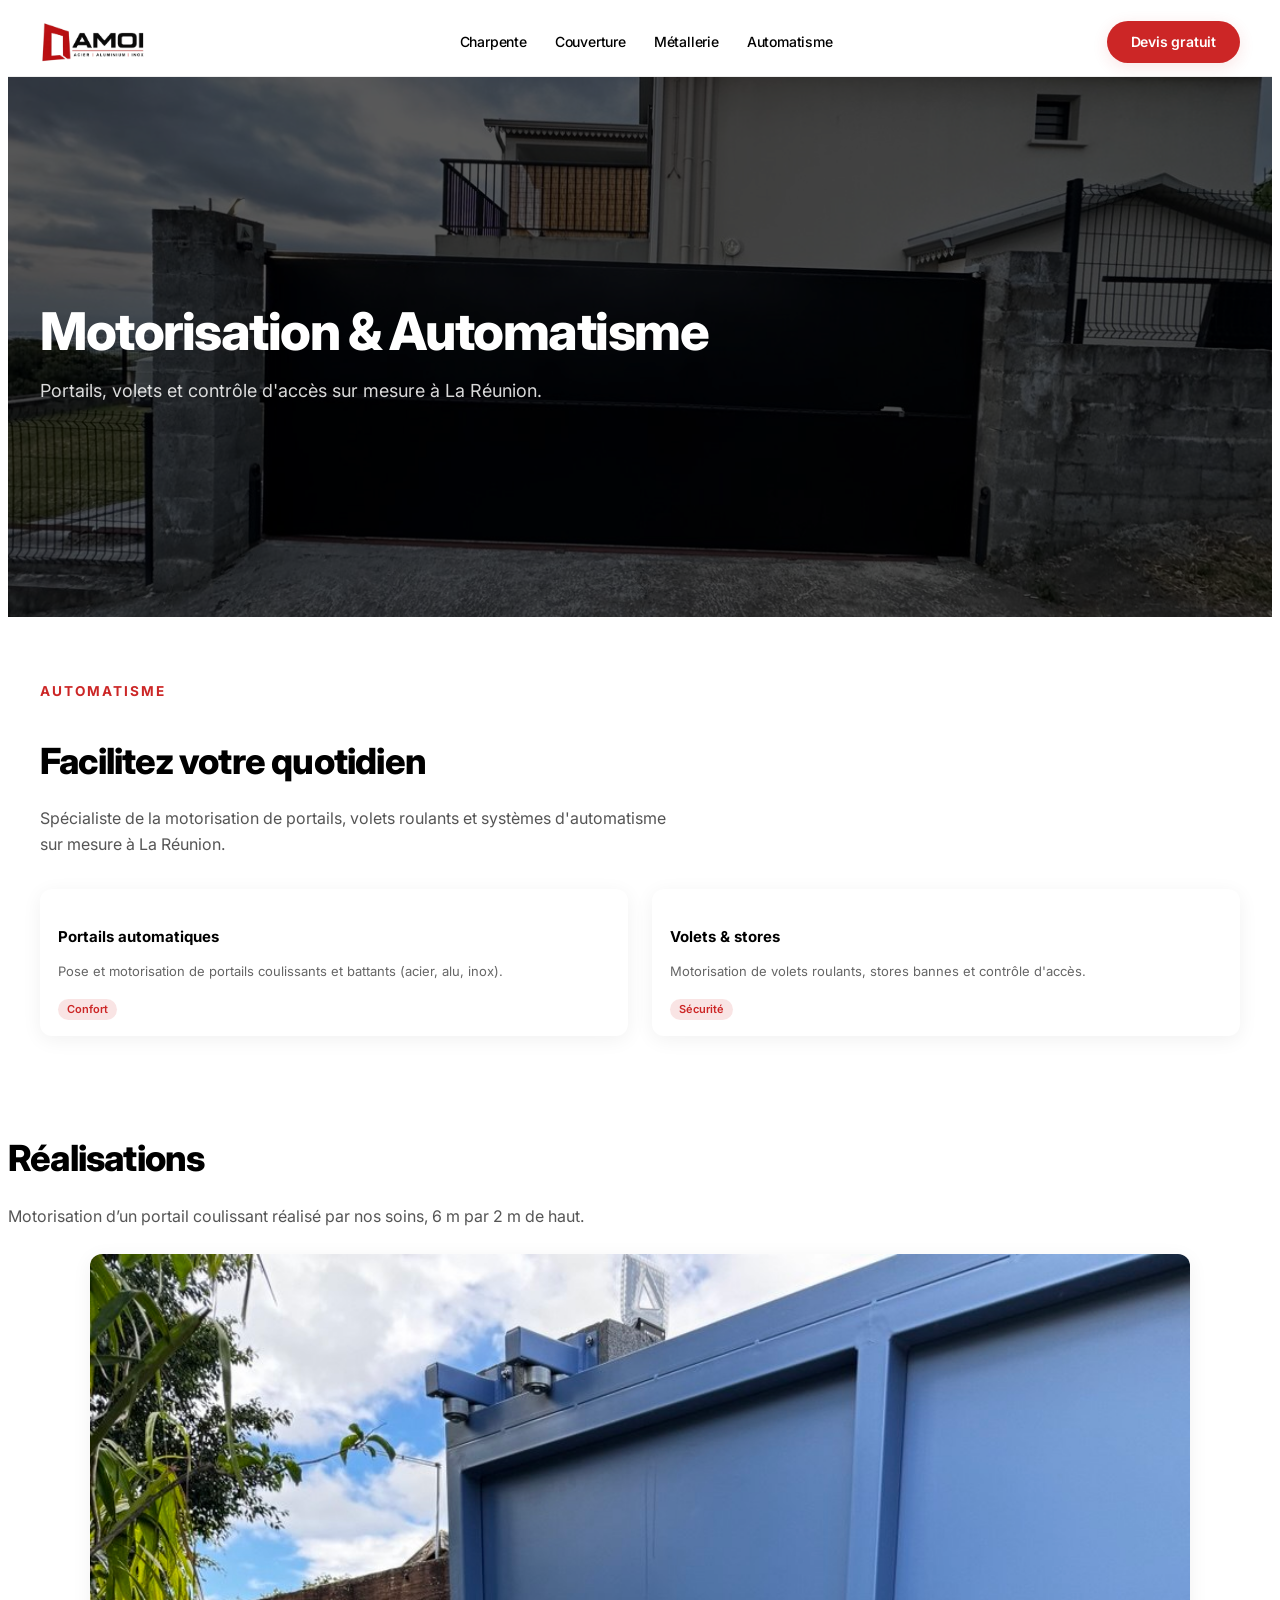
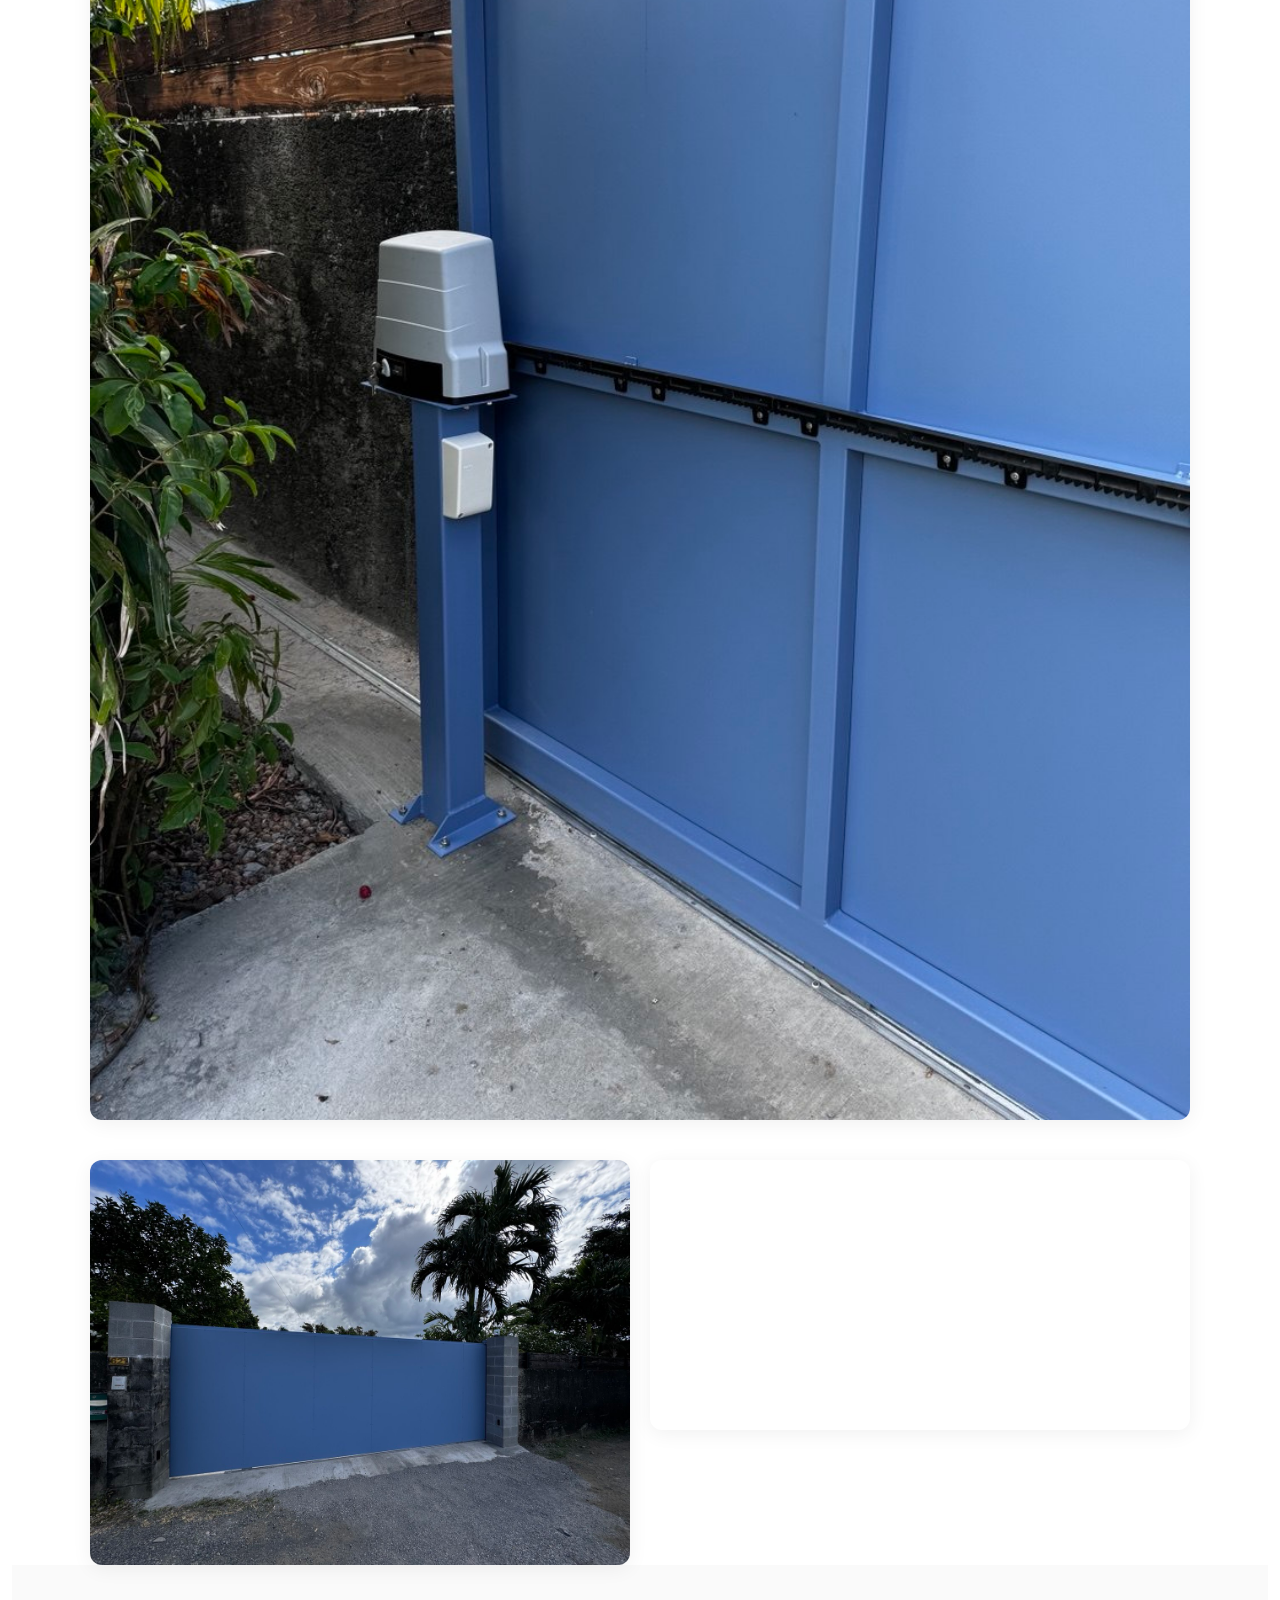
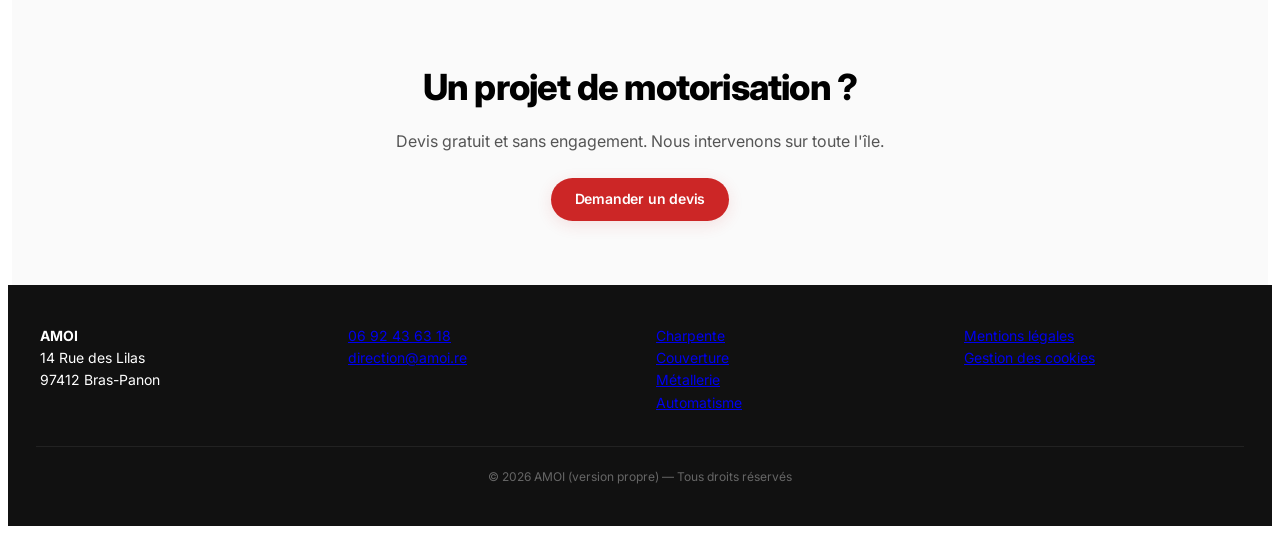
==== automatisme.html @ 14d709b0 "Suppression d'une vidéo en une (bleu-03) : reste 3 photos + 1 seule vidéo" ====
<!DOCTYPE html>
<html lang="fr">
<head>
  <meta charset="UTF-8">
  <meta name="viewport" content="width=device-width, initial-scale=1.0">
  <meta name="description" content="AMOI - Motorisation de portails, volets roulants et automatisme à La Réunion. Portails motorisés, contrôle d'accès. Devis gratuit.">
  <title>Motorisation et automatisme à La Réunion - AMOI</title>
  <link rel="stylesheet" href="css/style.css">
  <link rel="icon" type="image/webp" href="images/logo.webp">
  <link href="https://fonts.googleapis.com/css2?family=Inter:wght@300;400;500;600;700;800&display=swap" rel="stylesheet">

  <!-- Open Graph -->
  <meta property="og:type" content="website">
  <meta property="og:url" content="https://amoi.re/automatisme.html">
  <meta property="og:title" content="Motorisation et automatisme à La Réunion - AMOI">
  <meta property="og:description" content="AMOI - Motorisation de portails, volets et contrôle d'accès sur mesure à La Réunion. Devis gratuit.">
  <meta property="og:image" content="https://amoi.re/images/logo.webp">
  <meta property="og:image:width" content="1200">
  <meta property="og:image:height" content="630">
  <meta property="og:locale" content="fr_FR">
  <meta property="og:site_name" content="AMOI">

  <!-- Twitter Card -->
  <meta name="twitter:card" content="summary_large_image">
  <meta name="twitter:title" content="Motorisation et automatisme à La Réunion - AMOI">
  <meta name="twitter:description" content="AMOI - Motorisation de portails et automatisme à La Réunion. Devis gratuit.">
  <meta name="twitter:image" content="https://amoi.re/images/logo.webp">

  <!-- Canonical -->
  <link rel="canonical" href="https://amoi.re/automatisme.html">
  <meta name="robots" content="index, follow, max-image-preview:large">

  <script type="application/ld+json">
  {"@context":"https://schema.org","@type":"HomeAndConstructionBusiness","name":"AMOI","url":"https://amoi.re/","telephone":"+262 692 43 63 18","address":{"@type":"PostalAddress","streetAddress":"14 Rue des Lilas","addressLocality":"Bras-Panon","postalCode":"97412","addressRegion":"La Réunion","addressCountry":"FR"},"openingHoursSpecification":[{"@type":"OpeningHoursSpecification","dayOfWeek":["Monday","Tuesday","Wednesday","Thursday","Friday","Saturday"],"opens":"08:00","closes":"18:30"}],"areaServed":{"@type":"State","name":"La Réunion"}}
  </script>

  <!-- CSS harmonisé moderne (consolidé et propre) -->
  <style>
    :root {
      --red: #CC2626;
      --red-dark: #A01E1E;
      --red-glow: rgba(204,38,38,0.12);
      --border: #eee;
      --heading: #000;
      --body: #555;
    }

    /* Nav harmonisé */
    nav {
      position: sticky; top: 0; z-index: 100;
      background: rgba(255,255,255,0.94);
      backdrop-filter: blur(16px);
      border-bottom: 1px solid var(--border);
    }
    .nav-inner {
      max-width: 1200px; margin: 0 auto;
      display: flex; align-items: center; justify-content: space-between;
      padding: 0 28px; height: 68px;
    }
    .nav-logo {
      display: flex; align-items: center; gap: 8px;
      font-size: 18px; font-weight: 700; color: var(--heading);
      text-decoration: none;
    }
    .nav-logo img { max-height: 42px; height: auto; width: auto; display: block; }
    .nav-links { display: flex; gap: 28px; align-items: center; list-style: none; }
    .nav-links a {
      font-size: 14px; font-weight: 500; color: var(--heading);
      text-decoration: none; letter-spacing: -0.2px; transition: color 0.2s;
    }
    .nav-links a:hover { color: var(--red); }
    .nav-cta {
      background: var(--red); color: #fff;
      padding: 10px 24px; border-radius: 40px;
      font-weight: 600; font-size: 14px; letter-spacing: -0.2px;
      text-decoration: none; transition: all 0.25s;
      box-shadow: 0 4px 16px var(--red-glow);
    }
    .nav-cta:hover {
      background: var(--red-dark); transform: translateY(-1px);
    }

    /* Hero */
    .hero {
      position: relative; min-height: 420px;
      display: flex; align-items: center;
      padding: 60px 28px; overflow: hidden; color: #fff;
    }
    .hero-bg {
      position: absolute; inset: 0; z-index: 0;
    }
    .hero-inner {
      max-width: 1200px; margin: 0 auto; width: 100%;
      position: relative; z-index: 1;
    }
    .hero h1 {
      font-size: clamp(32px, 5vw, 52px);
      font-weight: 800; line-height: 1.05;
      letter-spacing: -1.5px; margin-bottom: 16px;
    }
    .hero p {
      font-size: 18px; font-weight: 400;
      color: rgba(255,255,255,0.85); line-height: 1.6;
    }

    /* Sections et cartes */
    .section {
      max-width: 1200px; margin: 0 auto; padding: 64px 28px;
    }
    .section + .section { border-top: 1px solid var(--border); }
    .section-label {
      color: var(--red); text-transform: uppercase;
      letter-spacing: 0.15em; font-size: 0.85rem; font-weight: 700;
      margin-bottom: 8px; display: block;
    }
    .section-title {
      font-size: clamp(26px, 3.5vw, 36px);
      font-weight: 800; letter-spacing: -0.8px;
      margin-bottom: 12px; color: var(--heading);
    }
    .photo-grid {
      display: grid;
      grid-template-columns: repeat(auto-fit, minmax(280px, 1fr));
      gap: 24px; max-width: 1200px; margin: 0 auto;
    }
    .photo-card {
      background: #fff; border-radius: 12px;
      overflow: hidden; box-shadow: 0 4px 20px rgba(0,0,0,0.06);
      transition: transform 0.2s, box-shadow 0.2s;
    }
    .photo-card:hover {
      transform: translateY(-4px);
      box-shadow: 0 12px 32px rgba(0,0,0,0.1);
    }
    .photo-card-img {
      width: 100%; height: 220px; object-fit: cover; display: block;
    }
    body {
      font-family: 'Inter', system-ui, -apple-system, sans-serif;
      -webkit-font-smoothing: antialiased;
      line-height: 1.6;
    }
    .photo-card-body { padding: 16px 18px; }
    .photo-card-body h4 {
      font-size: 15px; font-weight: 700;
      margin-bottom: 6px; color: var(--heading);
    }
    .photo-card-body p {
      font-size: 13px; color: #666; line-height: 1.5;
    }
    .tag {
      display: inline-block; font-size: 11px;
      padding: 2px 9px; border-radius: 999px;
      background: var(--red-glow); color: var(--red);
      font-weight: 600;
    }

    /* Footer propre et simple */
    footer {
      background: #111; color: #fff; padding: 40px 28px;
      font-size: 14px;
    }
    .footer-inner {
      max-width: 1200px; margin: 0 auto;
      display: grid; grid-template-columns: repeat(auto-fit, minmax(200px, 1fr));
      gap: 32px;
    }
    .footer-col h4 {
      font-size: 13px; text-transform: uppercase; letter-spacing: 1px;
      margin-bottom: 12px; color: #aaa;
    }
    .footer-col a { color: #ccc; text-decoration: none; }
    .footer-col a:hover { color: #fff; }
    .footer-bottom {
      margin-top: 32px; padding-top: 20px;
      border-top: 1px solid #222; text-align: center;
      font-size: 12px; color: #666;
    }
  </style>
</head>
<body>

<!-- NAV harmonisé (logo forme rouge + texte) -->
<nav>
  <div class="nav-inner">
    <a href="index.html" class="nav-logo">
      <img src="images/logo-banner.webp" alt="AMOI">
    </a>
    <ul class="nav-links">
      <li><a href="charpente.html">Charpente</a></li>
      <li><a href="couverture.html">Couverture</a></li>
      <li><a href="metallerie.html">Métallerie</a></li>
      <li><a href="automatisme.html">Automatisme</a></li>
    </ul>
    <a href="contact.html" class="nav-cta">Devis gratuit</a>
  </div>
</nav>

<!-- HERO -->
<header class="hero">
  <div class="hero-bg" style="background: url('images/motorisation-portail-coulissant-01.jpg') center/cover no-repeat; filter: brightness(0.35);"></div>
  <div class="hero-inner">
    <h1>Motorisation &amp; Automatisme</h1>
    <p>Portails, volets et contrôle d'accès sur mesure à La Réunion.</p>
  </div>
</header>

<!-- Services -->
<section class="section">
  <div>
    <span class="section-label">Automatisme</span>
    <h2 class="section-title">Facilitez votre quotidien</h2>
    <p style="max-width: 640px; color: var(--body); line-height: 1.6;">Spécialiste de la motorisation de portails, volets roulants et systèmes d'automatisme sur mesure à La Réunion.</p>
  </div>

  <div class="photo-grid" style="margin-top: 32px;">
    <div class="photo-card">
      <div class="photo-card-body">
        <h4>Portails automatiques</h4>
        <p>Pose et motorisation de portails coulissants et battants (acier, alu, inox).</p>
        <span class="tag">Confort</span>
      </div>
    </div>
    <div class="photo-card">
      <div class="photo-card-body">
        <h4>Volets &amp; stores</h4>
        <p>Motorisation de volets roulants, stores bannes et contrôle d'accès.</p>
        <span class="tag">Sécurité</span>
      </div>
    </div>
  </div>
</section>

<!-- Galerie propre - seulement les bonnes réalisations -->
  <div>
    <h2 class="section-title">Réalisations</h2>
    <p style="color: var(--body); max-width: 700px; margin-bottom: 24px;">
      Motorisation d’un portail coulissant réalisé par nos soins, 6 m par 2 m de haut.
    </p>
  </div>

  <div style="display: flex; flex-direction: column; gap: 40px; max-width: 1100px; margin: 0 auto;">

    <!-- Photo 1 : Mécanisme -->
    <div class="photo-card" style="overflow: hidden; border-radius: 12px; box-shadow: 0 4px 20px rgba(0,0,0,0.06);">
      <img src="images/motorisation-portail-bleu-01.jpg" alt="Motorisation portail coulissant bleu - détail du mécanisme" style="width: 100%; height: auto; display: block;">
    </div>

    <!-- Paire 02 : Photo + Vidéo -->
    <div style="display: flex; gap: 20px; flex-wrap: wrap;">
      <div class="photo-card" style="flex: 1; min-width: 300px; overflow: hidden; border-radius: 12px; box-shadow: 0 4px 20px rgba(0,0,0,0.06);">
        <img src="images/motorisation-portail-bleu-02.jpg" alt="Portail coulissant bleu motorisé - vue d'ensemble" style="width: 100%; height: auto; display: block;">
      </div>
      <div style="flex: 1; min-width: 300px;">
        <video src="images/motorisation-portail-bleu-02.mp4" autoplay loop muted playsinline style="width: 100%; border-radius: 12px; box-shadow: 0 4px 20px rgba(0,0,0,0.06);">
          Votre navigateur ne supporte pas la vidéo.
        </video>
      </div>
    </div>


  </div>

<!-- CTA -->
<section class="section" style="background: #fafafa; text-align: center;">
  <h2 class="section-title">Un projet de motorisation ?</h2>
  <p style="color: var(--body); max-width: 520px; margin: 0 auto 24px;">Devis gratuit et sans engagement. Nous intervenons sur toute l'île.</p>
  <a href="contact.html" class="nav-cta" style="display: inline-block;">Demander un devis</a>
</section>

<!-- Footer propre et simple -->
<footer>
  <div class="footer-inner">
    <div>
      <strong>AMOI</strong><br>
      14 Rue des Lilas<br>
      97412 Bras-Panon
    </div>
    <div>
      <a href="tel:+262692436318">06 92 43 63 18</a><br>
      <a href="mailto:direction@amoi.re (mis à jour)">direction@amoi.re</a>
    </div>
    <div>
      <a href="charpente.html">Charpente</a><br>
      <a href="couverture.html">Couverture</a><br>
      <a href="metallerie.html">Métallerie</a><br>
      <a href="automatisme.html">Automatisme</a>
    </div>
    <div>
      <a href="#">Mentions légales</a><br>
      <a href="#">Gestion des cookies</a>
    </div>
  </div>
  <div class="footer-bottom">
    © 2026 AMOI (version propre) — Tous droits réservés
  </div>
</footer>

<!-- Lightbox simple -->

<script>
function openLightbox(src, caption) {
  const modal = document.createElement('div');
  modal.className = 'lightbox-modal';
  modal.style.cssText = 'position:fixed;top:0;left:0;width:100%;height:100%;background:rgba(0,0,0,0.92);display:flex;align-items:center;justify-content:center;z-index:9999;';
  
  modal.innerHTML = `
    <div style="max-width:92%;max-height:92%;position:relative;text-align:center;">
      <img src="${src}" style="max-width:100%;max-height:82vh;border-radius:8px;box-shadow:0 20px 60px rgba(0,0,0,0.6);" alt="${caption}">
      <p style="color:#fff;margin-top:14px;font-size:15px;opacity:0.9;">${caption}</p>
      <button class="lightbox-close" style="position:absolute;top:-36px;right:0;background:#CC2626;color:white;border:none;padding:8px 18px;border-radius:4px;font-size:13px;cursor:pointer;">Fermer</button>
    </div>
  `;
  
  document.body.appendChild(modal);

  modal.querySelector('.lightbox-close').onclick = () => modal.remove();
  modal.onclick = (e) => { if (e.target === modal) modal.remove(); };
}

document.addEventListener('keydown', function(e) {
  if (e.key === "Escape") {
    const openModal = document.querySelector('.lightbox-modal');
    if (openModal) openModal.remove();
  }
});

document.querySelectorAll('.photo-card img').forEach(img => {
  img.style.cursor = 'pointer';
  img.addEventListener('click', () => {
    const card = img.closest('.photo-card');
    const caption = card.querySelector('h4') ? card.querySelector('h4').textContent : 'Réalisation AMOI';
    openLightbox(img.src, caption);
  });
});
</script>
</body>
</html>
---- css/style.css ----
1|/* ============================================
     2|   AMOI - Charpente, Couverture & Metallerie
     3|   Site vitrine - Design System
     4|   ============================================ */
     5|
     6|/* --- Fonts --- */
     7|@import url('https://fonts.googleapis.com/css2?family=Didact+Gothic&family=Bebas+Neue&display=swap');
     8|
     9|:root {
    10|  --red: #CC2626; --red-dark: #A01E1E; --red-light: #E85555;
    11|  --dark: #1A1A1A; --gray-900: #212121; --gray-700: #424242;
    12|  --gray-500: #757575; --gray-300: #BDBDBD; --gray-100: #F5F5F5;
    13|  --white: #FFFFFF; --black: #000000;
    14|  --nav-height: 70px; --max-width: 1400px;
    15|  --space-xs: 0.5rem; --space-sm: 1rem; --space-md: 2rem;
    16|  --space-lg: 4rem; --space-xl: 6rem;
    17|  --font-body: 'Didact Gothic', sans-serif;
    18|  --font-heading: 'Bebas Neue', sans-serif;
    19|  --radius: 4px; --shadow: 0 2px 12px rgba(0,0,0,0.08);
    20|  --shadow-lg: 0 8px 32px rgba(0,0,0,0.12); --transition: 0.3s ease;
    21|}
    22|
    23|*, *::before, *::after { box-sizing: border-box; margin: 0; padding: 0; }
    24|html { scroll-behavior: smooth; }
    25|body {
    26|  font-family: var(--font-body); color: var(--dark);
    27|  background: var(--white); line-height: 1.6; overflow-x: hidden;
    28|}
    29|img { max-width: 100%; height: auto; display: block; }
    30|a { color: inherit; text-decoration: none; transition: color var(--transition); }
    31|ul { list-style: none; }
    32|
    33|h1, h2, h3, h4, h5, h6 {
    34|  font-family: var(--font-heading); font-weight: 400;
    35|  line-height: 1.1; letter-spacing: 0.02em;
    36|}
    37|h1 { font-size: clamp(2.5rem, 5vw, 4rem); }
    38|h2 { font-size: clamp(1.8rem, 3.5vw, 2.8rem); }
    39|h3 { font-size: clamp(1.2rem, 2vw, 1.5rem); letter-spacing: 0.05em; }
    40|h4 { font-size: 1rem; font-family: var(--font-body); font-weight: 700; }
    41|strong { font-weight: 700; }
    42|
    43|.section-label {
    44|  color: var(--red); text-transform: uppercase;
    45|  letter-spacing: 0.15em; font-size: 0.85rem; font-weight: 700;
    46|  margin-bottom: var(--space-xs); display: block;
    47|}
    48|.section-title { margin-bottom: var(--space-md); position: relative; }
    49|.section-title::after {
    50|  content: ''; display: block; width: 60px; height: 3px;
    51|  background: var(--red); margin-top: var(--space-xs);
    52|}
    53|
    54|.container { max-width: var(--max-width); margin: 0 auto; padding: 0 var(--space-md); }
    55|.section { padding: var(--space-xl) 0; }
    56|.section-gray { background: var(--gray-100); }
    57|.section-dark { background: var(--gray-900); color: var(--white); }
    58|.section-red { background: var(--red); color: var(--white); }
    59|
    60|/* Navigation */
    61|.navbar {
    62|  position: fixed; top: 0; left: 0; right: 0; height: var(--nav-height);
    63|  background: rgba(255,255,255,0.95); backdrop-filter: blur(10px);
    64|  z-index: 1000; border-bottom: 1px solid rgba(0,0,0,0.05);
    65|}
    66|.navbar.scrolled { box-shadow: var(--shadow); background: rgba(255,255,255,0.98); }
    67|.navbar .container {
    68|  display: flex; align-items: center; justify-content: space-between; height: 100%;
    69|}
    70|.nav-logo {
    71|  display: flex; align-items: center; gap: var(--space-sm);
    72|  font-family: var(--font-heading); font-size: 1.5rem; color: var(--red);
    73|}
    74|.nav-logo img { height: 45px; width: auto; display: block; }
    75|.nav-links { display: flex; gap: var(--space-md); align-items: center; }
    76|.nav-links a {
    77|  font-weight: 700; font-size: 0.85rem; text-transform: uppercase;
    78|  letter-spacing: 0.05em; color: var(--gray-700);
    79|  position: relative; padding: var(--space-xs) 0;
    80|}
    81|.nav-links a::after {
    82|  content: ''; position: absolute; bottom: 0; left: 0;
    83|  width: 0; height: 2px; background: var(--red); transition: width var(--transition);
    84|}
    85|.nav-links a:hover { color: var(--red); }
    86|.nav-links a:hover::after { width: 100%; }
    87|.nav-links a.active { color: var(--red); }
    88|.nav-links a.active::after { width: 100%; }
    89|.nav-phone {
    90|  display: flex; align-items: center; gap: 6px;
    91|  background: var(--red); color: var(--white);
    92|  padding: 0.5rem 1.2rem; border-radius: 50px;
    93|  font-weight: 700; font-size: 0.9rem;
    94|}
    95|.nav-phone:hover { background: var(--red-dark); color: var(--white); }
    96|.nav-toggle {
    97|  display: none; flex-direction: column; gap: 5px;
    98|  cursor: pointer; background: none; border: none; padding: 5px;
    99|}
   100|.nav-toggle span {
   101|  display: block; width: 25px; height: 2px;
   102|  background: var(--dark); transition: var(--transition);
   103|}
   104|
   105|/* Hero */
   106|.hero {
   107|  min-height: 100vh; display: flex; align-items: center;
   108|  position: relative; background: var(--gray-900);
   109|  overflow: hidden; margin-top: var(--nav-height);
   110|}
   111|.hero-bg {
   112|  position: absolute; inset: 0;
   113|  background: url('../images/hero-charpente.webp') center/cover no-repeat;
   114|  filter: brightness(0.45); z-index: 0;
   115|}
   116|.hero-overlay {
   117|  background: rgba(255,255,255,0.75); /* was dark overlay */
   118|  position: absolute; inset: 0;
   119|  background: linear-gradient(135deg, rgba(201,51,51,0.3) 0%, rgba(0,0,0,0.6) 100%);
   120|  z-index: 1;
   121|}
   122|.hero-content { position: relative; z-index: 2; max-width: 700px; }
   123|.hero-logo { width: 80px; margin-bottom: var(--space-md); }
   124|.hero h1 { color: #000; font-size: clamp(2.8rem, 6vw, 5rem); margin-bottom: var(--space-sm); }
   125|.hero-subtitle {
   126|  color: #222; font-size: clamp(1.1rem, 2vw, 1.3rem);
   127|  margin-bottom: var(--space-lg); max-width: 550px;
   128|}
   129|.hero-actions { display: flex; gap: var(--space-sm); flex-wrap: wrap; }
   130|
   131|/* Buttons */
   132|.btn {
   133|  display: inline-flex; align-items: center; gap: 8px;
   134|  padding: 0.85rem 2rem; border-radius: 50px;
   135|  font-weight: 700; font-size: 0.95rem; letter-spacing: 0.02em;
   136|  transition: all var(--transition); cursor: pointer;
   137|  border: 2px solid transparent;
   138|}
   139|.btn-primary { background: var(--red); color: var(--white); border-color: var(--red); }
   140|.btn-primary:hover { background: var(--red-dark); border-color: var(--red-dark); color: var(--white); transform: translateY(-2px); box-shadow: 0 4px 16px rgba(201,51,51,0.3); }
   141|.btn-outline { background: transparent; color: var(--white); border-color: var(--white); }
   142|.btn-outline:hover { background: var(--white); color: var(--dark); transform: translateY(-2px); }
   143|.btn-outline-dark { background: transparent; color: var(--dark); border-color: var(--dark); }
   144|.btn-outline-dark:hover { background: var(--dark); color: var(--white); }
   145|.btn-sm { padding: 0.5rem 1.2rem; font-size: 0.85rem; border-radius: 4px; }
   146|
   147|/* Services Grid */
   148|.services-grid { display: grid; grid-template-columns: repeat(3, 1fr); gap: var(--space-md); }
   149|.service-card {
   150|  background: var(--white); padding: var(--space-lg) var(--space-md);
   151|  text-align: center; border-radius: 8px; box-shadow: var(--shadow);
   152|  transition: all var(--transition); border-top: 3px solid var(--red);
   153|}
   154|.service-card:hover { transform: translateY(-4px); box-shadow: var(--shadow-lg); }
   155|.service-number { font-family: var(--font-heading); font-size: 3rem; color: var(--gray-300); margin-bottom: var(--space-sm); }
   156|.service-card h3 { color: var(--dark); margin-bottom: var(--space-sm); }
   157|.service-card p { color: var(--gray-500); font-size: 0.95rem; }
   158|
   159|/* Gallery */
   160|.gallery { display: grid; grid-template-columns: repeat(3, 1fr); gap: var(--space-sm); }
   161|.gallery-4 { grid-template-columns: repeat(4, 1fr); }
   162|.gallery img { width: 100%; height: 280px; object-fit: cover; border-radius: 4px; transition: transform var(--transition); }
   163|.gallery img:hover { transform: scale(1.03); }
   164|
   165|/* Trust Badges */
   166|.trust-grid { display: grid; grid-template-columns: repeat(3, 1fr); gap: var(--space-md); text-align: center; }
   167|.trust-item { padding: var(--space-lg); background: var(--white); border-radius: 8px; box-shadow: var(--shadow); transition: transform var(--transition); }
   168|.trust-item:hover { transform: translateY(-2px); }
   169|.trust-item img { width: 60px; height: 60px; margin: 0 auto var(--space-md); object-fit: contain; }
   170|.trust-item h4 { font-size: 1.1rem; color: var(--red); }
   171|
   172|/* Social Section */
   173|.social-section { display: grid; grid-template-columns: 1fr 1fr; gap: 0; }
   174|.social-fb { background: var(--gray-100); padding: var(--space-xl) var(--space-lg); display: flex; flex-direction: column; justify-content: center; align-items: flex-start; }
   175|.social-fb img { width: 64px; margin-bottom: var(--space-md); }
   176|.social-google { background: var(--red); padding: var(--space-xl) var(--space-lg); display: flex; flex-direction: column; justify-content: center; align-items: center; text-align: center; color: var(--white); }
   177|.social-google img { width: 64px; margin-bottom: var(--space-md); }
   178|
   179|/* Partners */
   180|.partners-grid { display: grid; grid-template-columns: repeat(3, 1fr); gap: var(--space-lg); align-items: center; justify-items: center; }
   181|.partners-grid img { max-height: 60px; width: auto; filter: grayscale(100%); opacity: 0.6; transition: all var(--transition); }
   182|.partners-grid img:hover { filter: grayscale(0%); opacity: 1; }
   183|
   184|/* Schedule */
   185|.schedule-grid { display: grid; grid-template-columns: repeat(6, 1fr); gap: var(--space-md); text-align: center; }
   186|.schedule-day { padding: var(--space-md); background: rgba(255,255,255,0.1); border-radius: 8px; }
   187|.schedule-day .day { font-weight: 700; text-transform: uppercase; font-size: 0.9rem; letter-spacing: 0.05em; margin-bottom: 4px; }
   188|.schedule-day .hours { font-size: 0.85rem; opacity: 0.8; }
   189|
   190|/* Contact Form */
   191|.contact-grid { display: grid; grid-template-columns: 1fr 1fr; gap: var(--space-xl); align-items: start; }
   192|.form-group { margin-bottom: var(--space-md); }
   193|.form-group label { display: block; font-weight: 700; font-size: 0.9rem; margin-bottom: 6px; color: var(--gray-700); }
   194|.form-group input, .form-group select, .form-group textarea {
   195|  width: 100%; padding: 0.85rem 1rem; border: 1px solid var(--gray-300);
   196|  border-radius: var(--radius); font-family: var(--font-body);
   197|  font-size: 1rem; transition: border-color var(--transition); background: var(--white);
   198|}
   199|.form-group input:focus, .form-group select:focus, .form-group textarea:focus {
   200|  outline: none; border-color: var(--red); box-shadow: 0 0 0 3px rgba(201,51,51,0.1);
   201|}
   202|.form-group textarea { min-height: 150px; resize: vertical; }
   203|.form-row { display: grid; grid-template-columns: 1fr 1fr; gap: var(--space-md); }
   204|.form-check { display: flex; align-items: flex-start; gap: var(--space-sm); margin-bottom: var(--space-md); }
   205|.form-check input { margin-top: 3px; }
   206|.form-check label { font-size: 0.85rem; color: var(--gray-500); }
   207|.form-check a { color: var(--red); text-decoration: underline; }
   208|.legal-notice { font-size: 0.8rem; color: var(--gray-500); margin-top: var(--space-md); line-height: 1.5; }
   209|.contact-info { display: flex; flex-direction: column; gap: var(--space-md); }
   210|.contact-info-item { display: flex; gap: var(--space-md); align-items: flex-start; }
   211|.contact-info-icon {
   212|  width: 48px; height: 48px; background: var(--red); border-radius: 50%;
   213|  display: flex; align-items: center; justify-content: center;
   214|  color: var(--white); flex-shrink: 0;
   215|}
   216|.contact-info-text h4 {
   217|  font-family: var(--font-body); font-size: 0.85rem; color: var(--gray-500);
   218|  margin-bottom: 2px; text-transform: uppercase; letter-spacing: 0.05em;
   219|}
   220|.contact-info-text p, .contact-info-text a { font-weight: 700; font-size: 1rem; }
   221|.map-container { width: 100%; height: 350px; border-radius: 8px; overflow: hidden; box-shadow: var(--shadow); margin-top: var(--space-md); }
   222|.map-container iframe { width: 100%; height: 100%; border: 0; }
   223|
   224|/* Page Header (secondary pages) */
   225|.page-header {
   226|  min-height: 40vh; display: flex; align-items: center;
   227|  background: var(--gray-900); position: relative;
   228|  margin-top: var(--nav-height); overflow: hidden;
   229|}
   230|.page-header-bg {
   231|  position: absolute; inset: 0;
   232|  background: url('../images/hero-charpente.webp') center/cover no-repeat;
   233|  filter: brightness(0.35);
   234|}
   235|.page-header .container { position: relative; z-index: 2; text-align: center; }
   236|.page-header h1 { color: var(--white); font-size: clamp(2.2rem, 4vw, 3.5rem); margin-bottom: var(--space-sm); }
   237|.page-header .subtitle { color: rgba(255,255,255,0.7); font-size: 1.1rem; }
   238|
   239|/* Content Sections */
   240|.content-section { padding: var(--space-xl) 0; }
   241|.content-grid { display: grid; grid-template-columns: 1fr 1fr; gap: var(--space-xl); align-items: center; }
   242|.content-grid img { border-radius: 8px; box-shadow: var(--shadow-lg); }
   243|.content-list { margin: var(--space-md) 0; padding-left: var(--space-md); }
   244|.content-list li { position: relative; padding-left: 1.5rem; margin-bottom: var(--space-sm); color: var(--gray-700); }
   245|.content-list li::before { content: ''; position: absolute; left: 0; top: 10px; width: 8px; height: 8px; background: var(--red); border-radius: 50%; }
   246|
   247|/* Articles */
   248|.articles-grid { display: grid; grid-template-columns: repeat(2, 1fr); gap: var(--space-md); margin: var(--space-lg) 0; }
   249|.article-card { background: var(--white); border-radius: 8px; overflow: hidden; box-shadow: var(--shadow); transition: transform var(--transition); }
   250|.article-card:hover { transform: translateY(-2px); }
   251|.article-card img { width: 100%; height: 220px; object-fit: cover; }
   252|.article-card .article-content { padding: var(--space-md); }
   253|.article-card h4 { font-size: 1rem; margin-bottom: var(--space-xs); }
   254|.article-card .read-more { display: inline-flex; align-items: center; gap: 6px; color: var(--red); font-weight: 700; font-size: 0.9rem; margin-top: var(--space-sm); }
   255|
   256|/* CTA Section */
   257|.cta-section { background: linear-gradient(135deg, var(--red) 0%, var(--red-dark) 100%); color: var(--white); text-align: center; padding: var(--space-xl) 0; }
   258|.cta-section .section-label { color: rgba(255,255,255,0.8); }
   259|.cta-section h2 { color: var(--white); }
   260|.cta-section .section-title::after { background: var(--white); }
   261|
   262|/* Footer */
   263|.footer { background: var(--gray-900); color: var(--white); padding: var(--space-xl) 0 0; }
   264|.footer-grid { display: grid; grid-template-columns: 1fr 1fr 1fr; gap: var(--space-xl); padding-bottom: var(--space-xl); }
   265|.footer-col h4 { color: var(--red); margin-bottom: var(--space-md); text-transform: uppercase; letter-spacing: 0.05em; }
   266|.footer-col ul li { margin-bottom: var(--space-xs); }
   267|.footer-col ul li a { color: rgba(255,255,255,0.6); font-size: 0.9rem; transition: color var(--transition); }
   268|.footer-col ul li a:hover { color: var(--white); }
   269|.footer-contact li { display: flex; gap: var(--space-sm); margin-bottom: var(--space-sm); color: rgba(255,255,255,0.8); }
   270|.footer-contact li a { color: rgba(255,255,255,0.8); }
   271|.footer-logo { width: 60px; margin-bottom: var(--space-md); }
   272|.footer-bottom { border-top: 1px solid rgba(255,255,255,0.1); padding: var(--space-md) 0; font-size: 0.85rem; color: rgba(255,255,255,0.4); }
   273|.footer-bottom a { color: rgba(255,255,255,0.4); }
   274|.footer-bottom a:hover { color: var(--white); }
   275|
   276|/* Scroll to top */
   277|.scroll-top {
   278|  position: fixed; bottom: 2rem; right: 2rem; width: 48px; height: 48px;
   279|  background: var(--red); color: var(--white); border: none; border-radius: 50%;
   280|  cursor: pointer; font-size: 1.2rem; box-shadow: var(--shadow);
   281|  z-index: 999; opacity: 0; transform: translateY(20px);
   282|  transition: all var(--transition); display: flex;
   283|  align-items: center; justify-content: center;
   284|}
   285|.scroll-top.visible { opacity: 1; transform: translateY(0); }
   286|.scroll-top:hover { background: var(--red-dark); }
   287|
   288|/* Cookie Banner */
   289|.cookie-banner {
   290|  position: fixed; bottom: 0; left: 0; right: 0;
   291|  background: var(--gray-900); color: var(--white);
   292|  padding: var(--space-md); z-index: 9999; display: none;
   293|}
   294|
   295|/* Responsive */
   296|@media (max-width: 992px) {
   297|  :root { --space-xl: 4rem; --space-lg: 2.5rem; }
   298|  .services-grid { grid-template-columns: repeat(2, 1fr); }
   299|  .gallery { grid-template-columns: repeat(2, 1fr); }
   300|  .gallery-4 { grid-template-columns: repeat(2, 1fr); }
   301|  .schedule-grid { grid-template-columns: repeat(3, 1fr); }
   302|  .contact-grid { grid-template-columns: 1fr; }
   303|  .content-grid { grid-template-columns: 1fr; }
   304|  .social-section { grid-template-columns: 1fr; }
   305|  .footer-grid { grid-template-columns: 1fr 1fr; }
   306|}
   307|@media (max-width: 768px) {
   308|  :root { --space-xl: 3rem; --space-lg: 2rem; --space-md: 1.5rem; }
   309|  .nav-links { display: none; }
   310|  .nav-links.open {
   311|    display: flex; flex-direction: column; position: absolute;
   312|    top: var(--nav-height); left: 0; right: 0; background: var(--white);
   313|    padding: var(--space-md); box-shadow: var(--shadow-lg); gap: var(--space-sm);
   314|  }
   315|  .nav-toggle { display: flex; }
   316|  .services-grid, .trust-grid, .footer-grid { grid-template-columns: 1fr; }
   317|  .gallery { grid-template-columns: 1fr 1fr; }
   318|  .partners-grid, .schedule-grid { grid-template-columns: repeat(2, 1fr); }
   319|  .form-row, .articles-grid { grid-template-columns: 1fr; }
   320|  .hero-actions { flex-direction: column; }
   321|}
   322|

/* === GALERIE & LIGHTBOX === */
.gallery-grid { display:grid; grid-template-columns:repeat(auto-fill, minmax(280px, 1fr)); gap:1.5rem; }
.photo-card { cursor:pointer; transition:transform .2s; }
.photo-card:hover { transform:translateY(-4px); }
.photo-card-img { width:100%; height:220px; object-fit:cover; border-radius:8px; }
.photo-legend { text-align:center; font-size:.8rem; color:#666; margin-top:.5rem; }
.lightbox { display:none; position:fixed; z-index:9999; top:0; left:0; width:100%; height:100%; background:rgba(0,0,0,.92); }
.lightbox.active { display:flex; flex-direction:column; align-items:center; justify-content:center; }
.lightbox-content { max-width:90%; max-height:80vh; object-fit:contain; border-radius:8px; }
.lightbox-caption { color:#fff; margin-top:15px; font-size:1.1rem; }
.lightbox-close { position:absolute; top:20px; right:30px; color:#fff; font-size:40px; cursor:pointer; z-index:10000; }
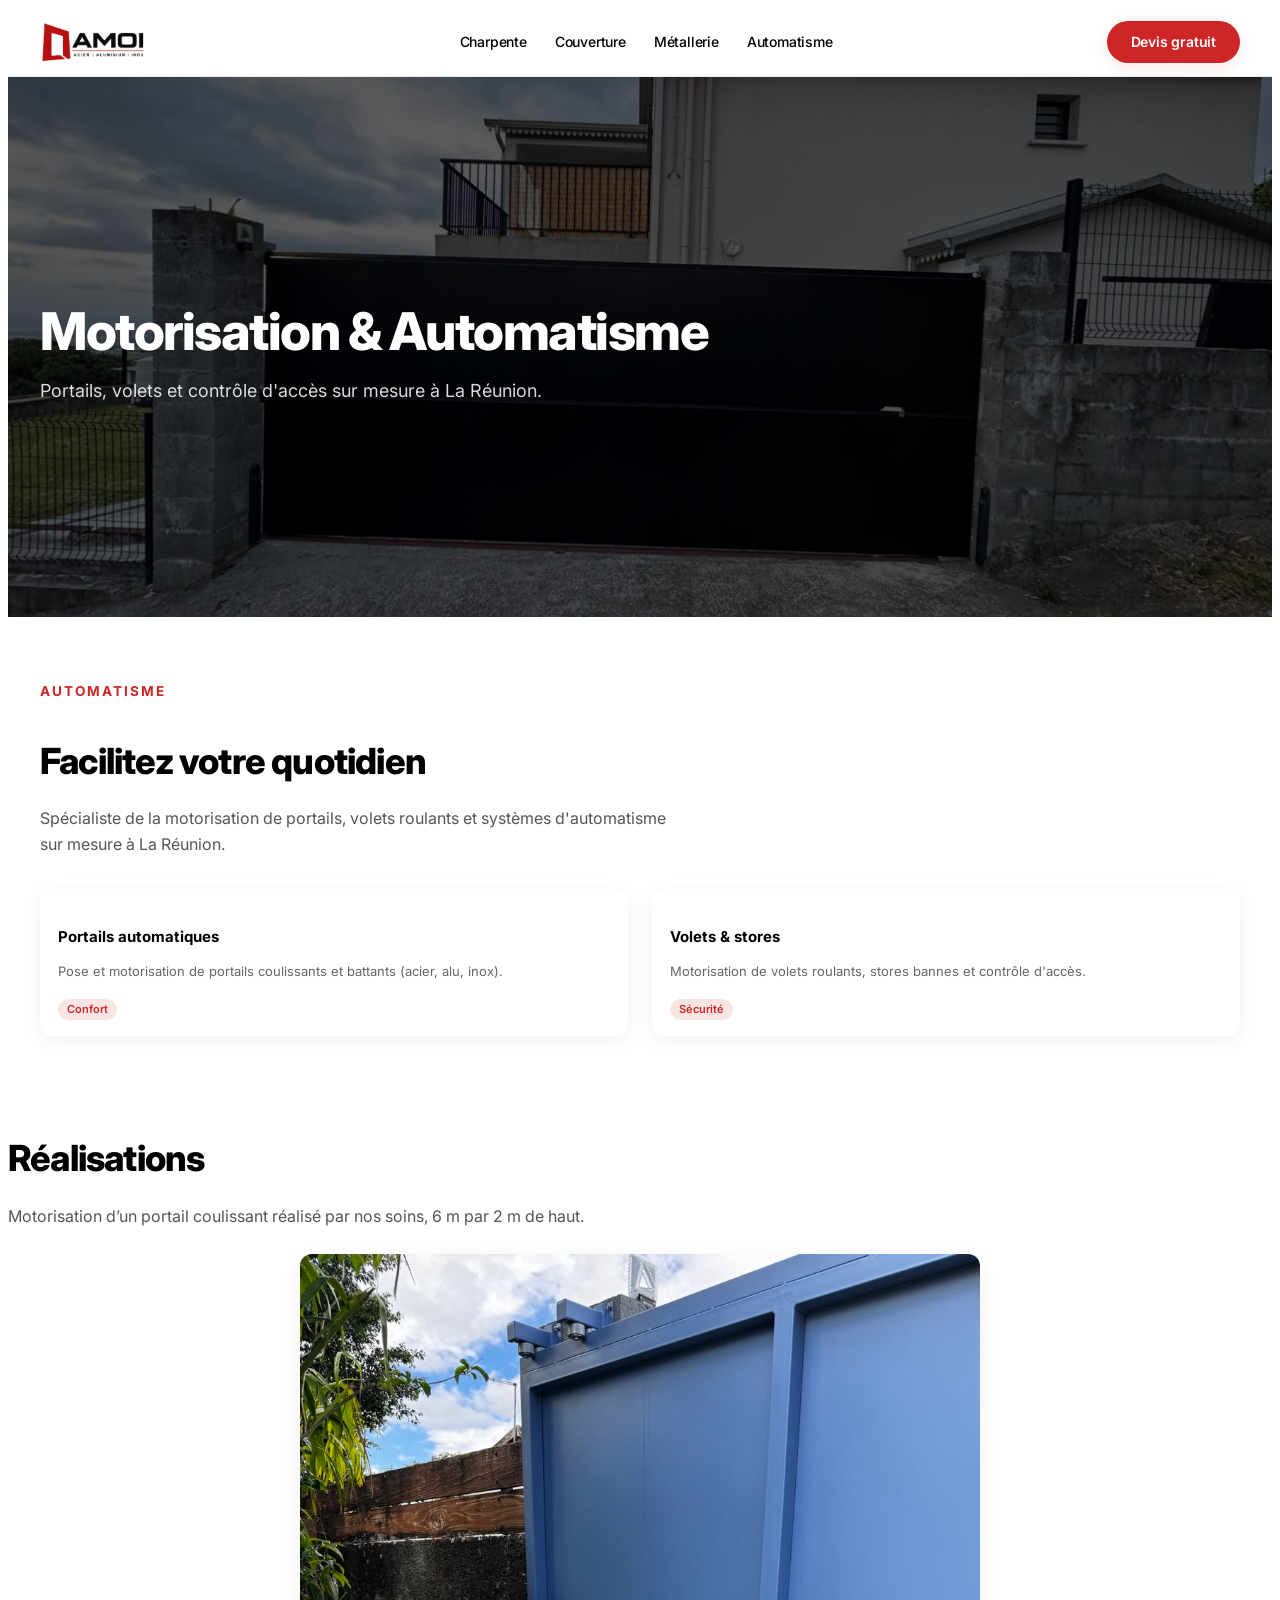
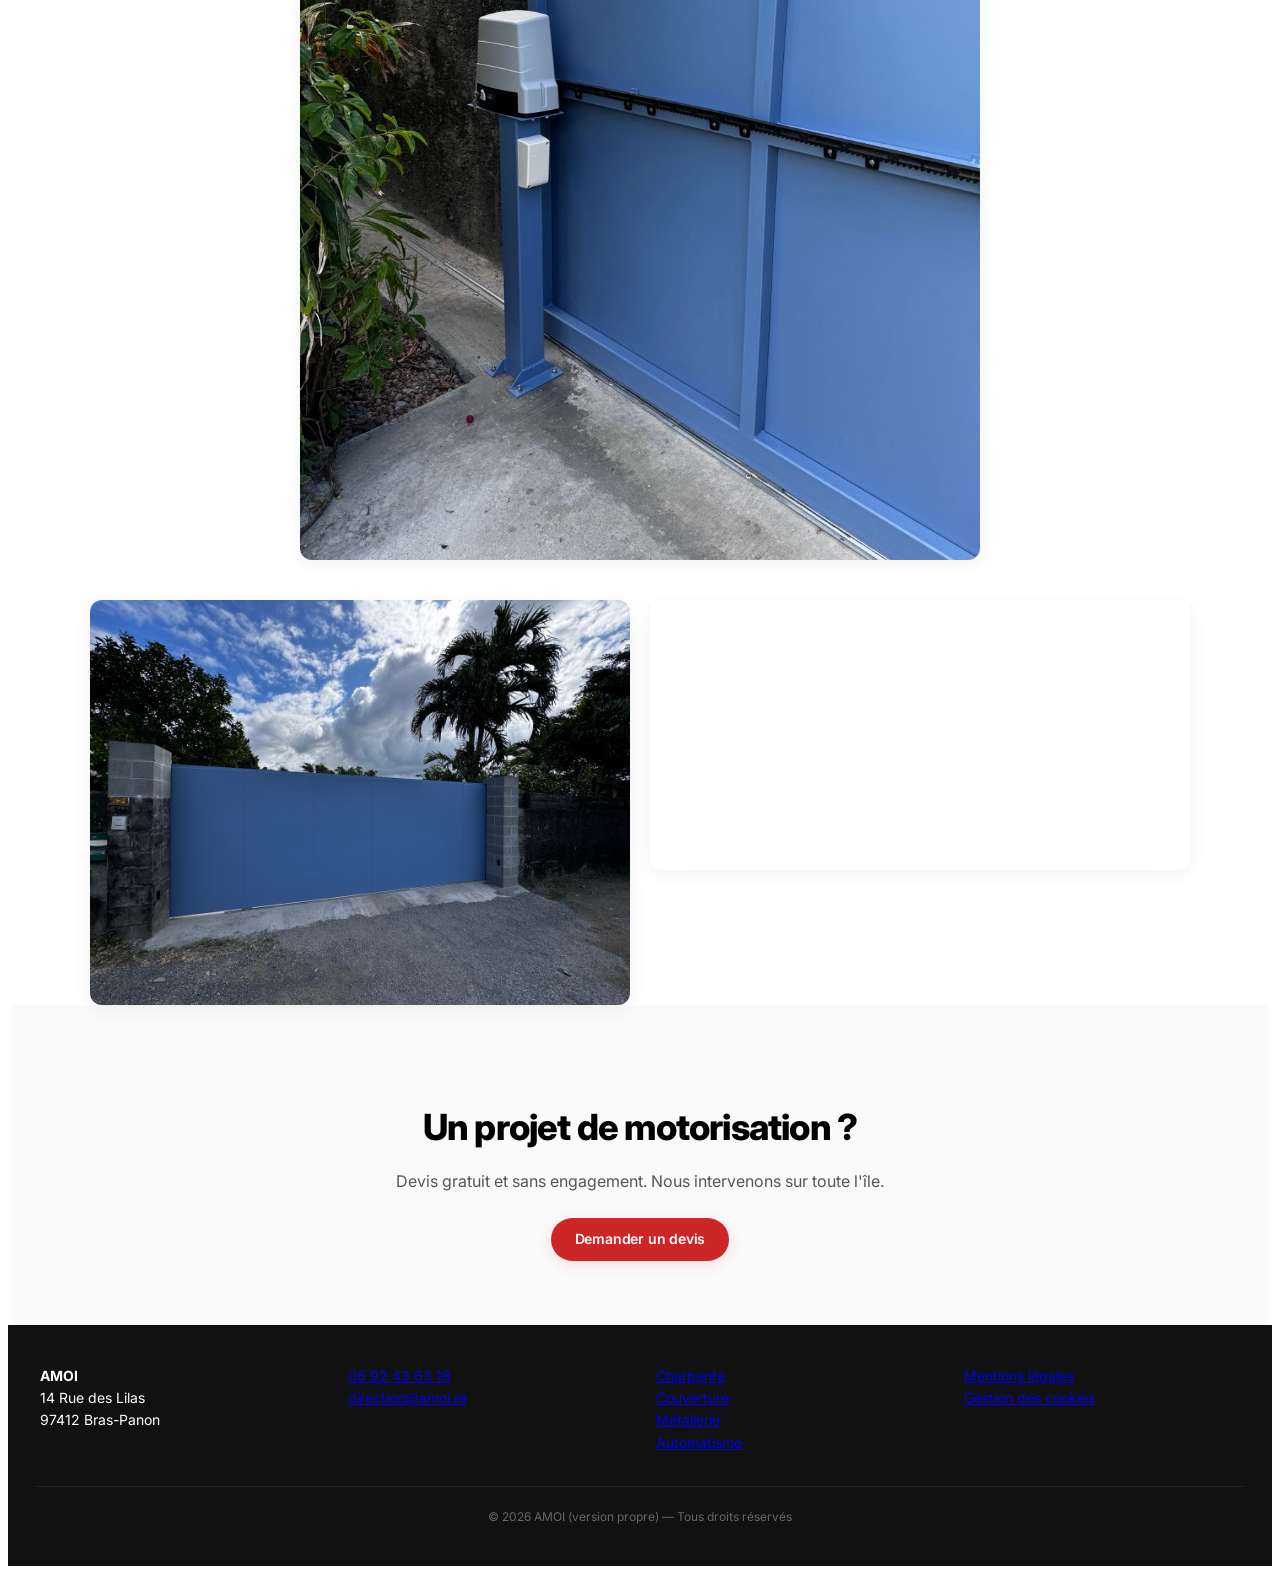
==== commit 59c4f82b: "Réduction taille photo mécanisme (bleu-01) : max-width 680px centrée" ====
--- a/automatisme.html
+++ b/automatisme.html
@@ -241,9 +241,11 @@
 
   <div style="display: flex; flex-direction: column; gap: 40px; max-width: 1100px; margin: 0 auto;">
 
-    <!-- Photo 1 : Mécanisme -->
-    <div class="photo-card" style="overflow: hidden; border-radius: 12px; box-shadow: 0 4px 20px rgba(0,0,0,0.06);">
-      <img src="images/motorisation-portail-bleu-01.jpg" alt="Motorisation portail coulissant bleu - détail du mécanisme" style="width: 100%; height: auto; display: block;">
+    <!-- Photo 1 : Mécanisme (taille réduite) -->
+    <div style="max-width: 680px; margin: 0 auto;">
+      <div class="photo-card" style="overflow: hidden; border-radius: 12px; box-shadow: 0 4px 20px rgba(0,0,0,0.06);">
+        <img src="images/motorisation-portail-bleu-01.jpg" alt="Motorisation portail coulissant bleu - détail du mécanisme" style="width: 100%; height: auto; display: block;">
+      </div>
     </div>
 
     <!-- Paire 02 : Photo + Vidéo -->
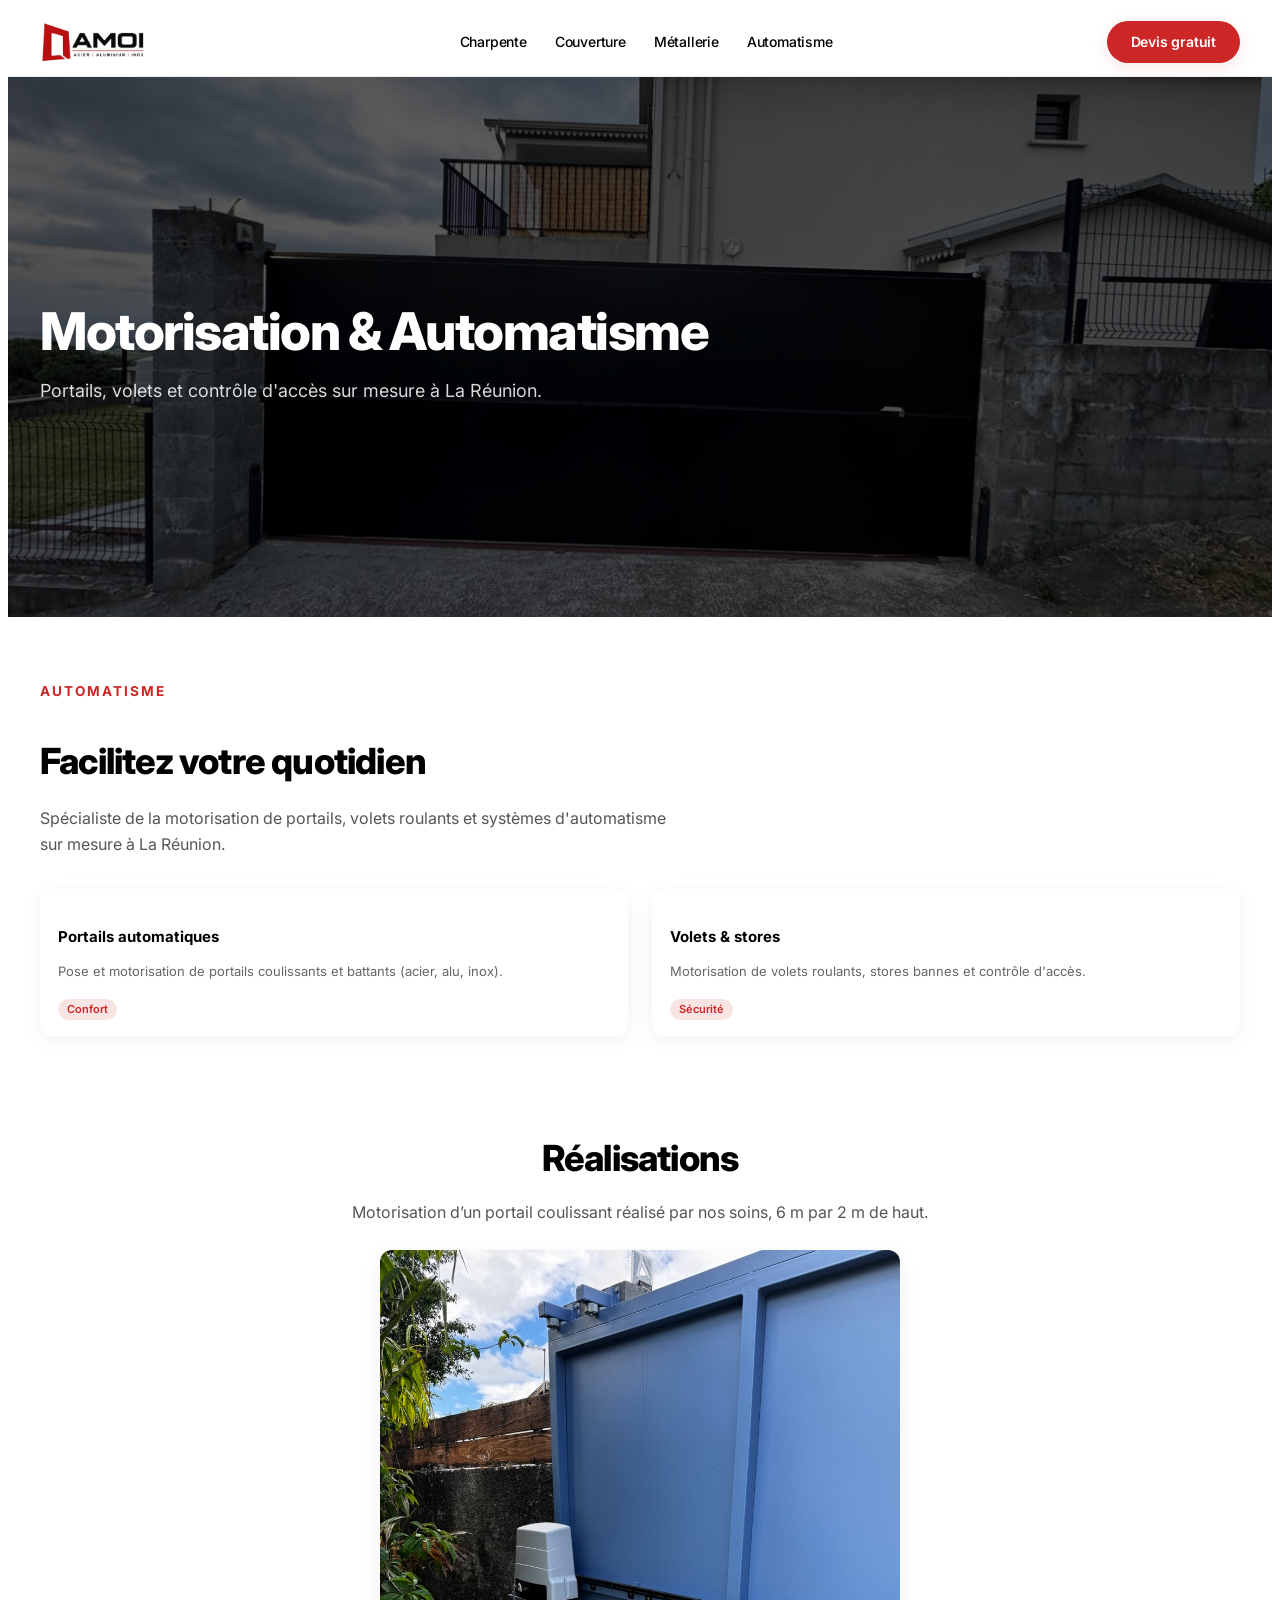
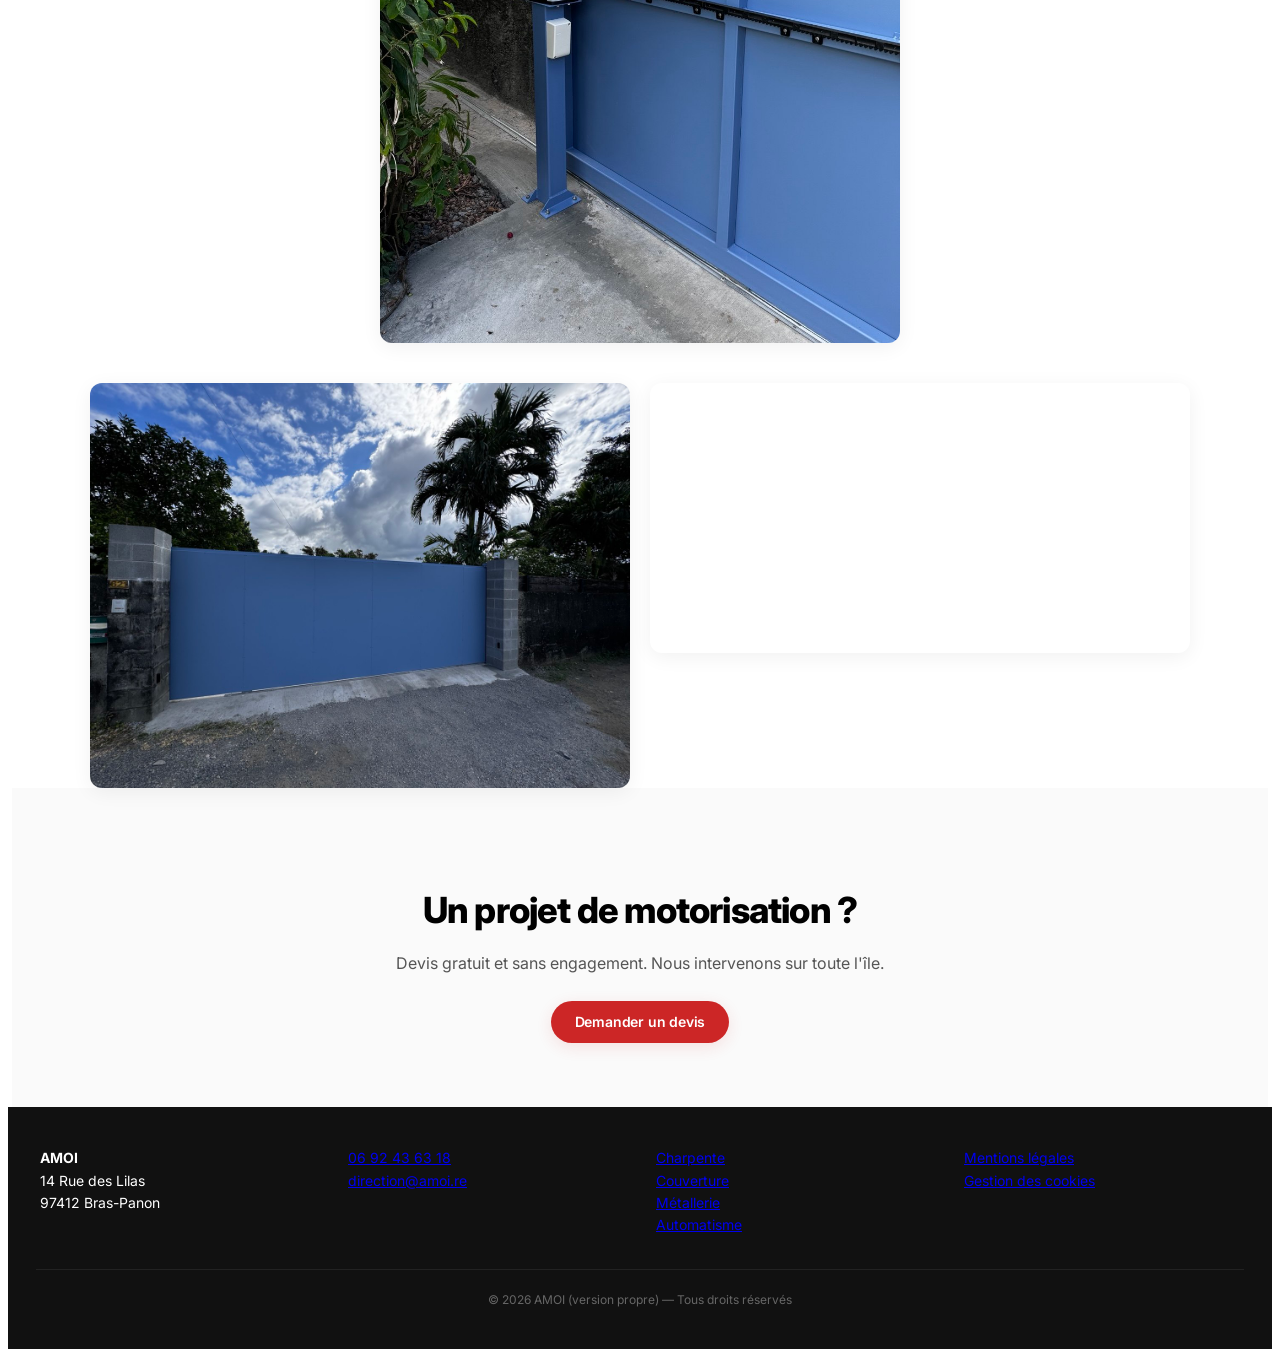
==== commit 2ff0a1db: "Centre titre Réalisations + réduction photo moteur à 520px (préparation nouveaux ajouts)" ====
--- a/automatisme.html
+++ b/automatisme.html
@@ -232,17 +232,17 @@
 </section>
 
 <!-- Galerie propre - seulement les bonnes réalisations -->
-  <div>
+  <div style="text-align: center;">
     <h2 class="section-title">Réalisations</h2>
-    <p style="color: var(--body); max-width: 700px; margin-bottom: 24px;">
+    <p style="color: var(--body); max-width: 700px; margin: 0 auto 24px;">
       Motorisation d’un portail coulissant réalisé par nos soins, 6 m par 2 m de haut.
     </p>
   </div>
 
   <div style="display: flex; flex-direction: column; gap: 40px; max-width: 1100px; margin: 0 auto;">
 
-    <!-- Photo 1 : Mécanisme (taille réduite) -->
-    <div style="max-width: 680px; margin: 0 auto;">
+    <!-- Photo 1 : Mécanisme (taille encore réduite) -->
+    <div style="max-width: 520px; margin: 0 auto;">
       <div class="photo-card" style="overflow: hidden; border-radius: 12px; box-shadow: 0 4px 20px rgba(0,0,0,0.06);">
         <img src="images/motorisation-portail-bleu-01.jpg" alt="Motorisation portail coulissant bleu - détail du mécanisme" style="width: 100%; height: auto; display: block;">
       </div>
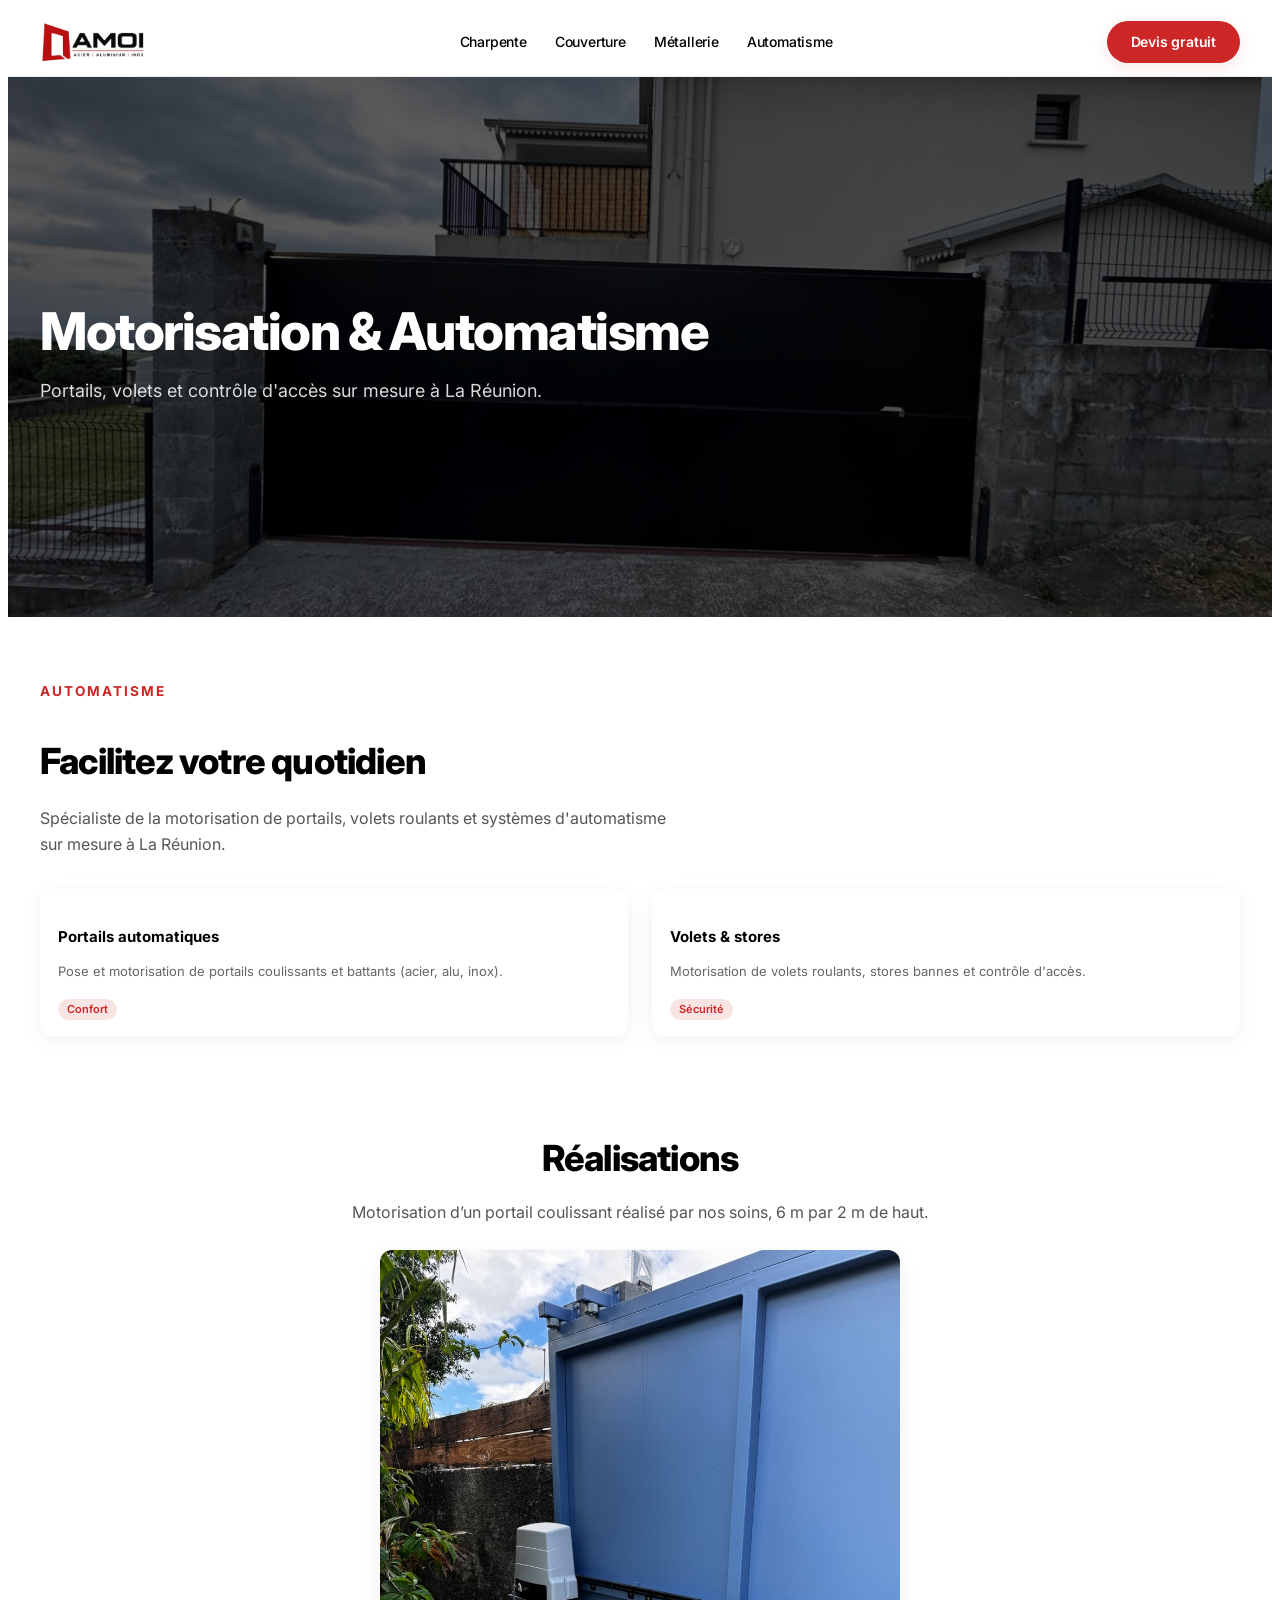
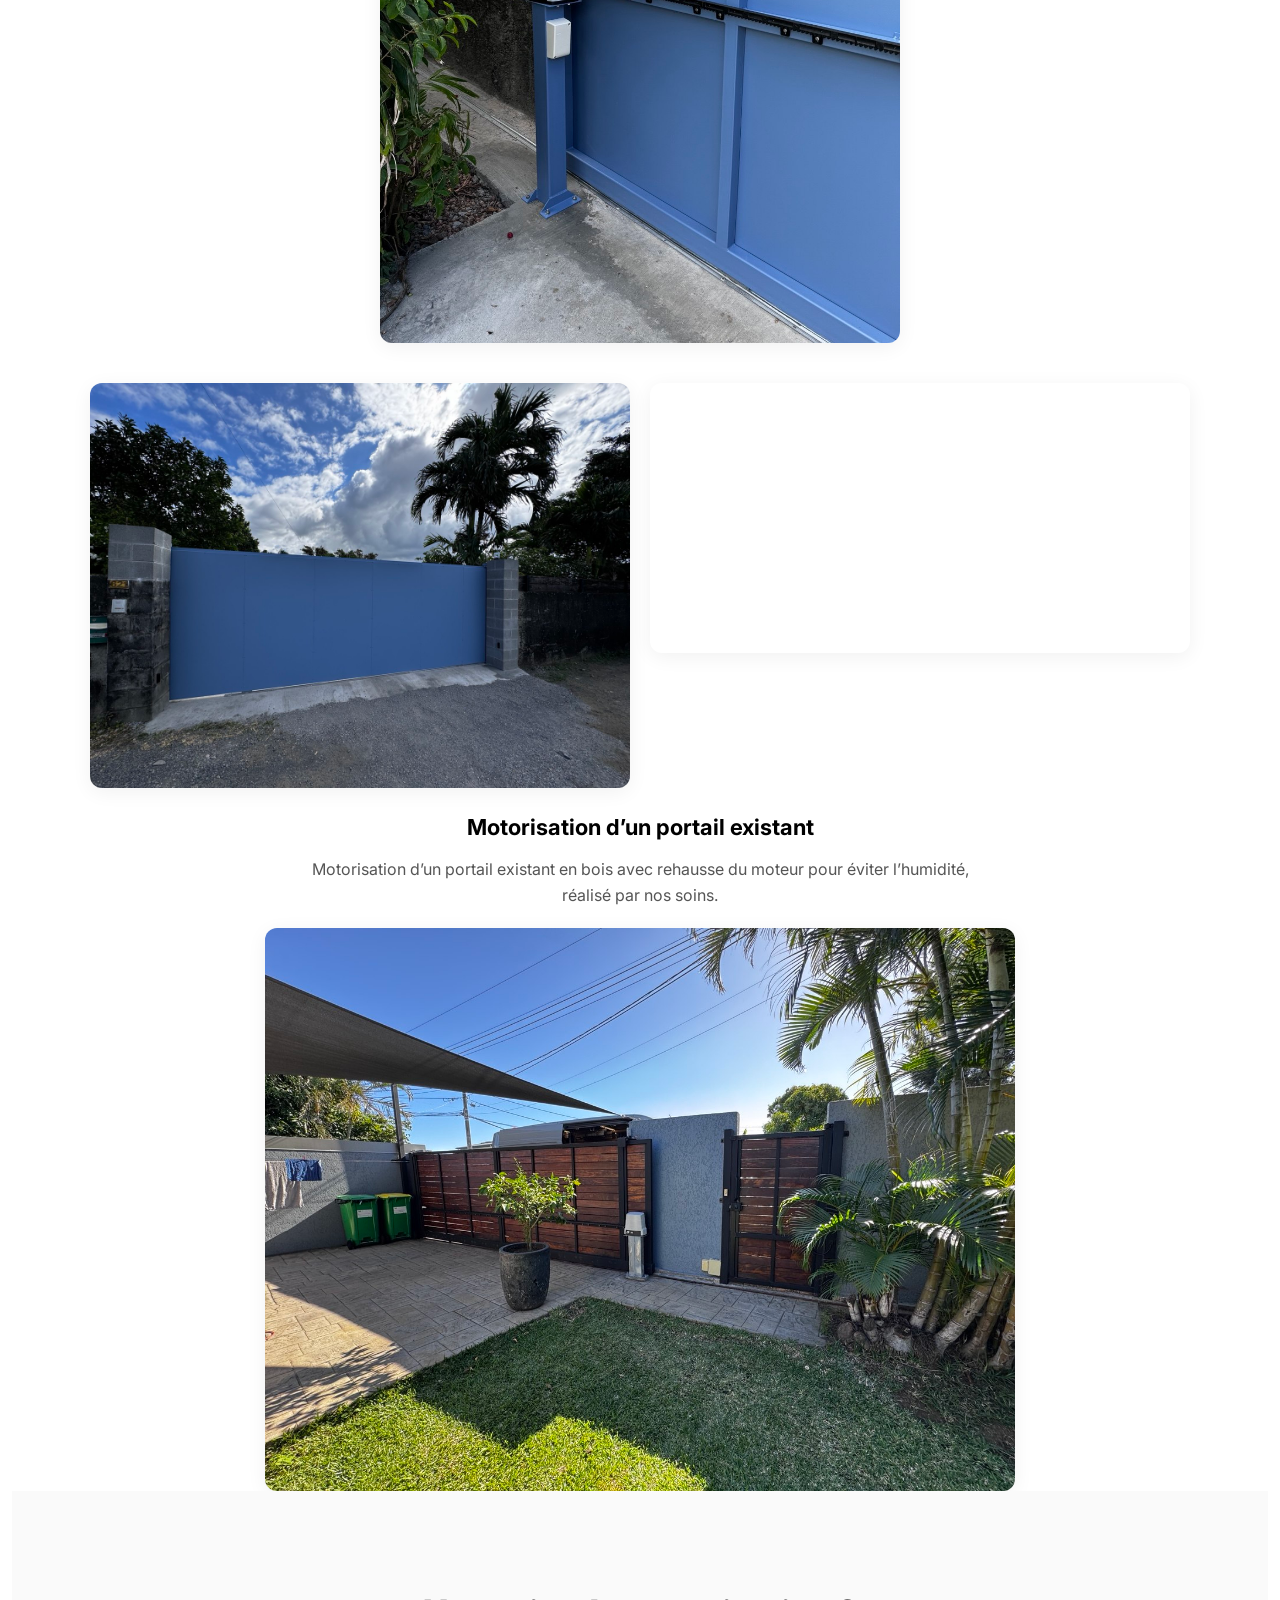
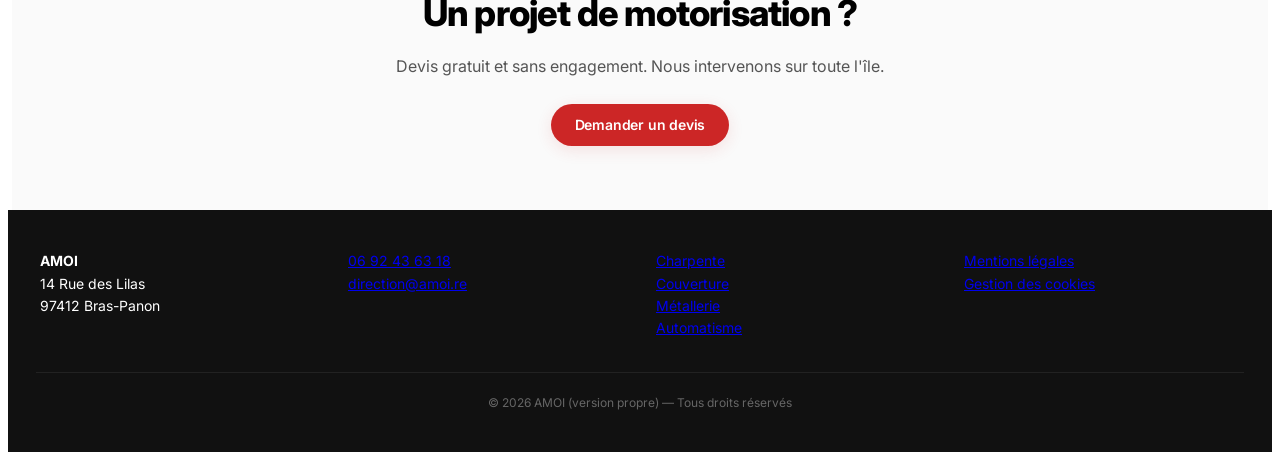
==== commit 291f4588: "Ajout nouvelle réalisation : motorisation portail existant en bois (1 photo)" ====
--- a/automatisme.html
+++ b/automatisme.html
@@ -263,6 +263,19 @@
 
   </div>
 
+
+<!-- Réalisation : Portail bois existant -->
+<div style="margin-top: 60px; max-width: 1100px; margin: 0 auto; text-align: center;">
+  <h3 style="margin-bottom: 12px; font-size: 22px;">Motorisation d’un portail existant</h3>
+  <p style="color: var(--body); max-width: 700px; margin: 0 auto 20px;">
+    Motorisation d’un portail existant en bois avec rehausse du moteur pour éviter l’humidité, réalisé par nos soins.
+  </p>
+  <div class="photo-card" style="max-width: 750px; margin: 0 auto; overflow: hidden; border-radius: 12px; box-shadow: 0 4px 20px rgba(0,0,0,0.06);">
+    <img src="images/motorisation-portail-bois-01.jpg" alt="Motorisation d’un portail existant en bois" style="width: 100%; height: auto; display: block;">
+  </div>
+</div>
+
+
 <!-- CTA -->
 <section class="section" style="background: #fafafa; text-align: center;">
   <h2 class="section-title">Un projet de motorisation ?</h2>
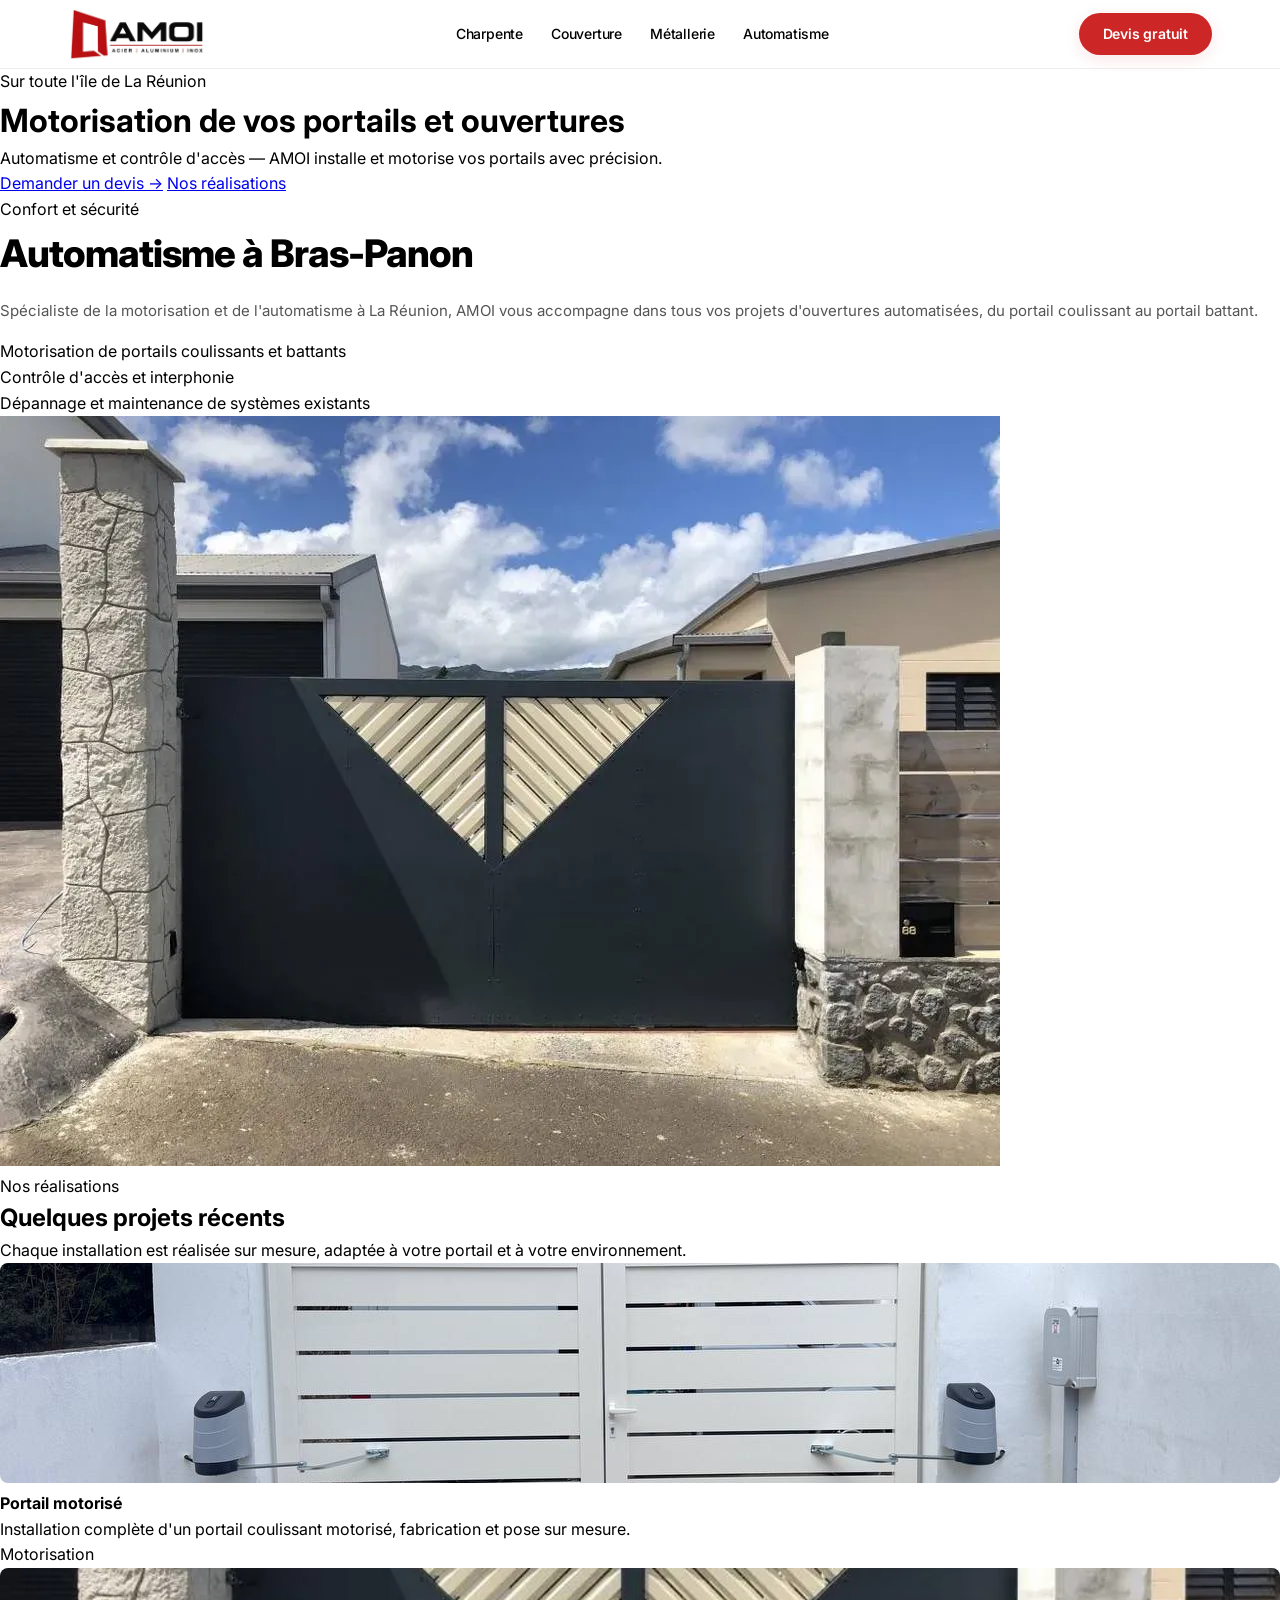
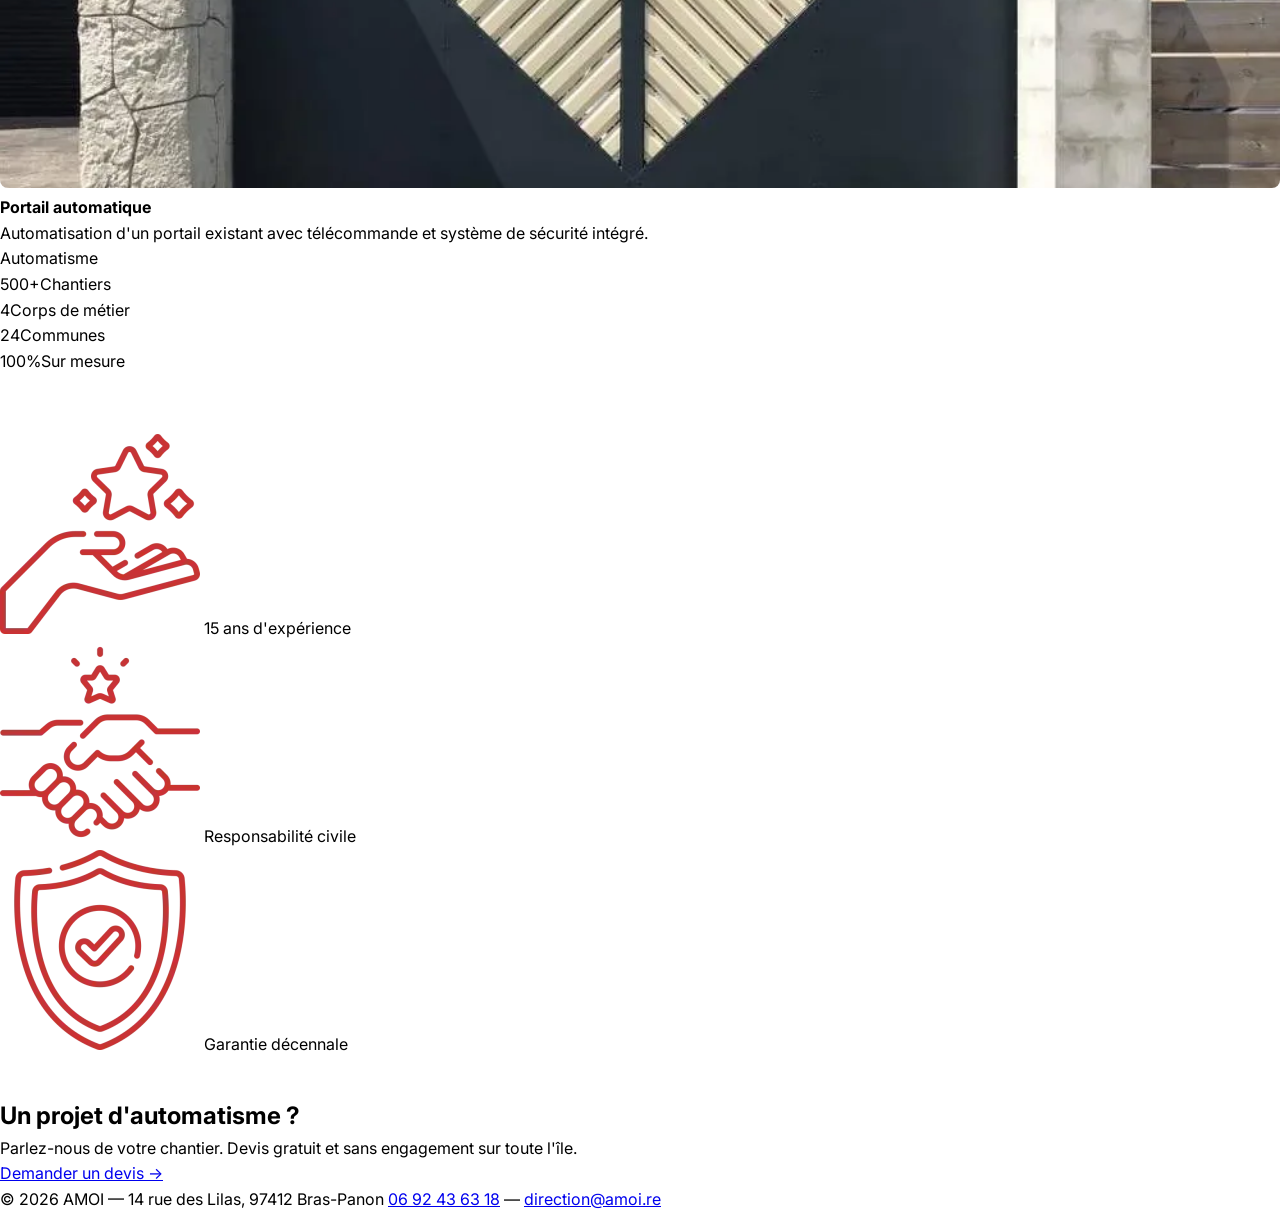
==== commit 168c9c60: "fix: refonte automatisme.html - vidéo hero, suppression volets, harmonisation design" ====
--- a/automatisme.html
+++ b/automatisme.html
@@ -1,186 +1,101 @@
 <!DOCTYPE html>
 <html lang="fr">
 <head>
-  <meta charset="UTF-8">
-  <meta name="viewport" content="width=device-width, initial-scale=1.0">
-  <meta name="description" content="AMOI - Motorisation de portails, volets roulants et automatisme à La Réunion. Portails motorisés, contrôle d'accès. Devis gratuit.">
-  <title>Motorisation et automatisme à La Réunion - AMOI</title>
-  <link rel="stylesheet" href="css/style.css">
-  <link rel="icon" type="image/webp" href="images/logo.webp">
-  <link href="https://fonts.googleapis.com/css2?family=Inter:wght@300;400;500;600;700;800&display=swap" rel="stylesheet">
-
-  <!-- Open Graph -->
-  <meta property="og:type" content="website">
-  <meta property="og:url" content="https://amoi.re/automatisme.html">
-  <meta property="og:title" content="Motorisation et automatisme à La Réunion - AMOI">
-  <meta property="og:description" content="AMOI - Motorisation de portails, volets et contrôle d'accès sur mesure à La Réunion. Devis gratuit.">
-  <meta property="og:image" content="https://amoi.re/images/logo.webp">
-  <meta property="og:image:width" content="1200">
-  <meta property="og:image:height" content="630">
-  <meta property="og:locale" content="fr_FR">
-  <meta property="og:site_name" content="AMOI">
-
-  <!-- Twitter Card -->
-  <meta name="twitter:card" content="summary_large_image">
-  <meta name="twitter:title" content="Motorisation et automatisme à La Réunion - AMOI">
-  <meta name="twitter:description" content="AMOI - Motorisation de portails et automatisme à La Réunion. Devis gratuit.">
-  <meta name="twitter:image" content="https://amoi.re/images/logo.webp">
-
-  <!-- Canonical -->
-  <link rel="canonical" href="https://amoi.re/automatisme.html">
-  <meta name="robots" content="index, follow, max-image-preview:large">
-
-  <script type="application/ld+json">
-  {"@context":"https://schema.org","@type":"HomeAndConstructionBusiness","name":"AMOI","url":"https://amoi.re/","telephone":"+262 692 43 63 18","address":{"@type":"PostalAddress","streetAddress":"14 Rue des Lilas","addressLocality":"Bras-Panon","postalCode":"97412","addressRegion":"La Réunion","addressCountry":"FR"},"openingHoursSpecification":[{"@type":"OpeningHoursSpecification","dayOfWeek":["Monday","Tuesday","Wednesday","Thursday","Friday","Saturday"],"opens":"08:00","closes":"18:30"}],"areaServed":{"@type":"State","name":"La Réunion"}}
-  </script>
-
-  <!-- CSS harmonisé moderne (consolidé et propre) -->
-  <style>
-    :root {
-      --red: #CC2626;
-      --red-dark: #A01E1E;
-      --red-glow: rgba(204,38,38,0.12);
-      --border: #eee;
-      --heading: #000;
-      --body: #555;
-    }
-
-    /* Nav harmonisé */
-    nav {
-      position: sticky; top: 0; z-index: 100;
-      background: rgba(255,255,255,0.94);
-      backdrop-filter: blur(16px);
-      border-bottom: 1px solid var(--border);
-    }
-    .nav-inner {
-      max-width: 1200px; margin: 0 auto;
-      display: flex; align-items: center; justify-content: space-between;
-      padding: 0 28px; height: 68px;
-    }
-    .nav-logo {
-      display: flex; align-items: center; gap: 8px;
-      font-size: 18px; font-weight: 700; color: var(--heading);
-      text-decoration: none;
-    }
-    .nav-logo img { max-height: 42px; height: auto; width: auto; display: block; }
-    .nav-links { display: flex; gap: 28px; align-items: center; list-style: none; }
-    .nav-links a {
-      font-size: 14px; font-weight: 500; color: var(--heading);
-      text-decoration: none; letter-spacing: -0.2px; transition: color 0.2s;
-    }
-    .nav-links a:hover { color: var(--red); }
-    .nav-cta {
-      background: var(--red); color: #fff;
-      padding: 10px 24px; border-radius: 40px;
-      font-weight: 600; font-size: 14px; letter-spacing: -0.2px;
-      text-decoration: none; transition: all 0.25s;
-      box-shadow: 0 4px 16px var(--red-glow);
-    }
-    .nav-cta:hover {
-      background: var(--red-dark); transform: translateY(-1px);
-    }
-
-    /* Hero */
-    .hero {
-      position: relative; min-height: 420px;
-      display: flex; align-items: center;
-      padding: 60px 28px; overflow: hidden; color: #fff;
-    }
-    .hero-bg {
-      position: absolute; inset: 0; z-index: 0;
-    }
-    .hero-inner {
-      max-width: 1200px; margin: 0 auto; width: 100%;
-      position: relative; z-index: 1;
-    }
-    .hero h1 {
-      font-size: clamp(32px, 5vw, 52px);
-      font-weight: 800; line-height: 1.05;
-      letter-spacing: -1.5px; margin-bottom: 16px;
-    }
-    .hero p {
-      font-size: 18px; font-weight: 400;
-      color: rgba(255,255,255,0.85); line-height: 1.6;
-    }
-
-    /* Sections et cartes */
-    .section {
-      max-width: 1200px; margin: 0 auto; padding: 64px 28px;
-    }
-    .section + .section { border-top: 1px solid var(--border); }
-    .section-label {
-      color: var(--red); text-transform: uppercase;
-      letter-spacing: 0.15em; font-size: 0.85rem; font-weight: 700;
-      margin-bottom: 8px; display: block;
-    }
-    .section-title {
-      font-size: clamp(26px, 3.5vw, 36px);
-      font-weight: 800; letter-spacing: -0.8px;
-      margin-bottom: 12px; color: var(--heading);
-    }
-    .photo-grid {
-      display: grid;
-      grid-template-columns: repeat(auto-fit, minmax(280px, 1fr));
-      gap: 24px; max-width: 1200px; margin: 0 auto;
-    }
-    .photo-card {
-      background: #fff; border-radius: 12px;
-      overflow: hidden; box-shadow: 0 4px 20px rgba(0,0,0,0.06);
-      transition: transform 0.2s, box-shadow 0.2s;
-    }
-    .photo-card:hover {
-      transform: translateY(-4px);
-      box-shadow: 0 12px 32px rgba(0,0,0,0.1);
-    }
-    .photo-card-img {
-      width: 100%; height: 220px; object-fit: cover; display: block;
-    }
-    body {
-      font-family: 'Inter', system-ui, -apple-system, sans-serif;
-      -webkit-font-smoothing: antialiased;
-      line-height: 1.6;
-    }
-    .photo-card-body { padding: 16px 18px; }
-    .photo-card-body h4 {
-      font-size: 15px; font-weight: 700;
-      margin-bottom: 6px; color: var(--heading);
-    }
-    .photo-card-body p {
-      font-size: 13px; color: #666; line-height: 1.5;
-    }
-    .tag {
-      display: inline-block; font-size: 11px;
-      padding: 2px 9px; border-radius: 999px;
-      background: var(--red-glow); color: var(--red);
-      font-weight: 600;
-    }
-
-    /* Footer propre et simple */
-    footer {
-      background: #111; color: #fff; padding: 40px 28px;
-      font-size: 14px;
-    }
-    .footer-inner {
-      max-width: 1200px; margin: 0 auto;
-      display: grid; grid-template-columns: repeat(auto-fit, minmax(200px, 1fr));
-      gap: 32px;
-    }
-    .footer-col h4 {
-      font-size: 13px; text-transform: uppercase; letter-spacing: 1px;
-      margin-bottom: 12px; color: #aaa;
-    }
-    .footer-col a { color: #ccc; text-decoration: none; }
-    .footer-col a:hover { color: #fff; }
-    .footer-bottom {
-      margin-top: 32px; padding-top: 20px;
-      border-top: 1px solid #222; text-align: center;
-      font-size: 12px; color: #666;
-    }
-  </style>
+<meta charset="UTF-8">
+<meta name="viewport" content="width=device-width, initial-scale=1.0">
+<meta name="description" content="AMOI - Motorisation de portails et automatisme à La Réunion. Portails motorisés, contrôle d'accès. Devis gratuit.">
+<title>Motorisation et automatisme à La Réunion - AMOI</title>
+<link href="https://fonts.googleapis.com/css2?family=Inter:wght@300;400;500;600;700;800&display=swap" rel="stylesheet">
+<link rel="stylesheet" href="css/style.css">
+<link rel="icon" type="image/webp" href="images/logo.webp">
+<meta property="og:type" content="website">
+<meta property="og:url" content="https://amoi.re/automatisme.html">
+<meta property="og:title" content="Motorisation et automatisme à La Réunion - AMOI">
+<meta property="og:description" content="AMOI - Motorisation de portails et contrôle d'accès sur mesure à La Réunion. Devis gratuit.">
+<meta property="og:image" content="https://amoi.re/images/logo.webp">
+<meta property="og:image:width" content="1200">
+<meta property="og:image:height" content="630">
+<meta property="og:locale" content="fr_FR">
+<meta property="og:site_name" content="AMOI">
+<meta name="twitter:card" content="summary_large_image">
+<meta name="twitter:title" content="Motorisation et automatisme à La Réunion - AMOI">
+<meta name="twitter:description" content="AMOI - Motorisation de portails et automatisme à La Réunion. Devis gratuit.">
+<meta name="twitter:image" content="https://amoi.re/images/logo.webp">
+<link rel="canonical" href="https://amoi.re/automatisme.html">
+<meta name="robots" content="index, follow, max-image-preview:large">
+<script type="application/ld+json">
+{"@context":"https://schema.org","@type":"HomeAndConstructionBusiness","name":"AMOI","url":"https://amoi.re/","telephone":"+262692436318","address":{"@type":"PostalAddress","streetAddress":"14 Rue des Lilas","addressLocality":"Bras-Panon","postalCode":"97412","addressRegion":"La Réunion","addressCountry":"FR"},"openingHoursSpecification":[{"@type":"OpeningHoursSpecification","dayOfWeek":["Monday","Tuesday","Wednesday","Thursday","Friday","Saturday"],"opens":"08:00","closes":"18:30"}],"areaServed":{"@type":"State","name":"La Réunion"}}
+</script>
+<style>
+:root {
+  --red: #CC2626;
+  --red-dark: #A01E1E;
+  --red-glow: rgba(204,38,38,0.12);
+  --red-ghost: rgba(204,38,38,0.06);
+  --heading: #000;
+  --body: #555;
+  --light: #888;
+  --border: #eee;
+  --bg: #fff;
+  --bg-alt: #fafafa;
+}
+*, *::before, *::after { box-sizing: border-box; margin: 0; padding: 0; }
+html { scroll-behavior: smooth; }
+body {
+  font-family: 'Inter', system-ui, -apple-system, sans-serif;
+  color: var(--heading); background: var(--bg);
+  -webkit-font-smoothing: antialiased; line-height: 1.6;
+}
+@keyframes fadeUp {
+  from { opacity: 0; transform: translateY(30px); }
+  to   { opacity: 1; transform: translateY(0); }
+}
+@keyframes pulse {
+  0%, 100% { box-shadow: 0 0 0 0 var(--red-glow); }
+  50%       { box-shadow: 0 0 0 12px transparent; }
+}
+.reveal { opacity: 0; transform: translateY(30px); transition: opacity 0.6s ease, transform 0.6s ease; }
+.reveal.visible { opacity: 1; transform: translateY(0); }
+
+/* NAV */
+nav {
+  position: sticky; top: 0; z-index: 100;
+  background: rgba(255,255,255,0.94);
+  backdrop-filter: blur(16px);
+  border-bottom: 1px solid var(--border);
+}
+.nav-inner {
+  max-width: 1200px; margin: 0 auto;
+  display: flex; align-items: center; justify-content: space-between;
+  padding: 0 28px; height: 68px;
+}
+.nav-logo { display: flex; align-items: center; text-decoration: none; }
+.nav-logo img { max-height: 55px; height: auto; width: auto; display: block; }
+.nav-links { display: flex; gap: 28px; align-items: center; list-style: none; }
+.nav-links a {
+  font-size: 14px; font-weight: 500; color: var(--heading);
+  text-decoration: none; letter-spacing: -0.2px; transition: color 0.2s;
+  position: relative;
+}
+.nav-links a::after {
+  content: ''; position: absolute; bottom: -4px; left: 0;
+  width: 0; height: 2px; background: var(--red); transition: width 0.3s;
+}
+.nav-links a:hover { color: var(--red); }
+.nav-links a:hover::after { width: 100%; }
+.nav-cta {
+  background: var(--red); color: #fff;
+  padding: 10px 24px; border-radius: 40px;
+  font-weight: 600; font-size: 14px; letter-spacing: -0.2px;
+  text-decoration: none; transition: all 0.25s;
+  box-shadow: 0 4px 16px var(--red-glow);
+}
+.nav-cta:hover { background: var(--red-dark); transform: translateY(-1px); box-shadow: 0 6px 24px rgba(160,30,30,0.25); }
+</style>
 </head>
 <body>
 
-<!-- NAV harmonisé (logo forme rouge + texte) -->
+<!-- NAV -->
 <nav>
   <div class="nav-inner">
     <a href="index.html" class="nav-logo">
@@ -198,156 +113,118 @@
 
 <!-- HERO -->
 <header class="hero">
-  <div class="hero-bg" style="background: url('images/motorisation-portail-coulissant-01.jpg') center/cover no-repeat; filter: brightness(0.35);"></div>
+  <div class="hero-bg">
+    <video autoplay loop muted playsinline style="position:absolute;inset:0;width:100%;height:100%;object-fit:cover;filter:brightness(0.30);">
+      <source src="images/hero-automatisme.mp4" type="video/mp4">
+    </video>
+  </div>
   <div class="hero-inner">
-    <h1>Motorisation &amp; Automatisme</h1>
-    <p>Portails, volets et contrôle d'accès sur mesure à La Réunion.</p>
+    <div class="hero-badge">Sur toute l'île de La Réunion</div>
+<h1>Motorisation de vos <span class="accent">portails</span> et ouvertures</h1>
+    <p>Automatisme et contrôle d'accès — AMOI installe et motorise vos portails avec précision.</p>
+    <div class="hero-actions">
+      <a href="contact.html" class="btn btn-primary">Demander un devis →</a>
+      <a href="#realisations" class="btn btn-ghost">Nos réalisations</a>
+    </div>
   </div>
 </header>
 
-<!-- Services -->
+<!-- PRÉSENTATION -->
 <section class="section">
-  <div>
-    <span class="section-label">Automatisme</span>
-    <h2 class="section-title">Facilitez votre quotidien</h2>
-    <p style="max-width: 640px; color: var(--body); line-height: 1.6;">Spécialiste de la motorisation de portails, volets roulants et systèmes d'automatisme sur mesure à La Réunion.</p>
-  </div>
-
-  <div class="photo-grid" style="margin-top: 32px;">
-    <div class="photo-card">
+  <div class="content-grid reveal">
+    <div>
+      <span class="section-label">Confort et sécurité</span>
+      <h2 style="font-size:clamp(26px,3.5vw,38px);font-weight:800;letter-spacing:-1px;margin-bottom:16px;">Automatisme à Bras-Panon</h2>
+      <p style="font-size:15px;color:var(--body);margin-bottom:16px;">Spécialiste de la motorisation et de l'automatisme à La Réunion, AMOI vous accompagne dans tous vos projets d'ouvertures automatisées, du portail coulissant au portail battant.</p>
+      <ul>
+        <li>Motorisation de portails coulissants et battants</li>
+        <li>Contrôle d'accès et interphonie</li>
+        <li>Dépannage et maintenance de systèmes existants</li>
+      </ul>
+    </div>
+    <div>
+      <img src="images/portails-auto.webp" alt="Portail automatique motorisé AMOI La Réunion">
+    </div>
+  </div>
+</section>
+
+<!-- RÉALISATIONS -->
+<section class="section" id="realisations" style="padding-top:0;">
+  <div class="section-header reveal">
+    <span class="section-label">Nos réalisations</span>
+    <h2>Quelques projets récents</h2>
+    <p>Chaque installation est réalisée sur mesure, adaptée à votre portail et à votre environnement.</p>
+  </div>
+  <div class="photo-grid">
+    <div class="photo-card reveal">
+      <img src="images/portail-motorise.jpg" alt="Portail motorisé AMOI La Réunion" class="photo-card-img" loading="lazy">
       <div class="photo-card-body">
-        <h4>Portails automatiques</h4>
-        <p>Pose et motorisation de portails coulissants et battants (acier, alu, inox).</p>
-        <span class="tag">Confort</span>
+        <h4>Portail motorisé</h4>
+        <p>Installation complète d'un portail coulissant motorisé, fabrication et pose sur mesure.</p>
+        <span class="tag">Motorisation</span>
       </div>
     </div>
-    <div class="photo-card">
+    <div class="photo-card reveal">
+      <img src="images/portails-auto.webp" alt="Portail automatique AMOI" class="photo-card-img" loading="lazy">
       <div class="photo-card-body">
-        <h4>Volets &amp; stores</h4>
-        <p>Motorisation de volets roulants, stores bannes et contrôle d'accès.</p>
-        <span class="tag">Sécurité</span>
+        <h4>Portail automatique</h4>
+        <p>Automatisation d'un portail existant avec télécommande et système de sécurité intégré.</p>
+        <span class="tag">Automatisme</span>
       </div>
     </div>
-  </div>
-</section>
-
-<!-- Galerie propre - seulement les bonnes réalisations -->
-  <div style="text-align: center;">
-    <h2 class="section-title">Réalisations</h2>
-    <p style="color: var(--body); max-width: 700px; margin: 0 auto 24px;">
-      Motorisation d’un portail coulissant réalisé par nos soins, 6 m par 2 m de haut.
-    </p>
-  </div>
-
-  <div style="display: flex; flex-direction: column; gap: 40px; max-width: 1100px; margin: 0 auto;">
-
-    <!-- Photo 1 : Mécanisme (taille encore réduite) -->
-    <div style="max-width: 520px; margin: 0 auto;">
-      <div class="photo-card" style="overflow: hidden; border-radius: 12px; box-shadow: 0 4px 20px rgba(0,0,0,0.06);">
-        <img src="images/motorisation-portail-bleu-01.jpg" alt="Motorisation portail coulissant bleu - détail du mécanisme" style="width: 100%; height: auto; display: block;">
-      </div>
-    </div>
-
-    <!-- Paire 02 : Photo + Vidéo -->
-    <div style="display: flex; gap: 20px; flex-wrap: wrap;">
-      <div class="photo-card" style="flex: 1; min-width: 300px; overflow: hidden; border-radius: 12px; box-shadow: 0 4px 20px rgba(0,0,0,0.06);">
-        <img src="images/motorisation-portail-bleu-02.jpg" alt="Portail coulissant bleu motorisé - vue d'ensemble" style="width: 100%; height: auto; display: block;">
-      </div>
-      <div style="flex: 1; min-width: 300px;">
-        <video src="images/motorisation-portail-bleu-02.mp4" autoplay loop muted playsinline style="width: 100%; border-radius: 12px; box-shadow: 0 4px 20px rgba(0,0,0,0.06);">
-          Votre navigateur ne supporte pas la vidéo.
-        </video>
-      </div>
-    </div>
-
-
-  </div>
-
-
-<!-- Réalisation : Portail bois existant -->
-<div style="margin-top: 60px; max-width: 1100px; margin: 0 auto; text-align: center;">
-  <h3 style="margin-bottom: 12px; font-size: 22px;">Motorisation d’un portail existant</h3>
-  <p style="color: var(--body); max-width: 700px; margin: 0 auto 20px;">
-    Motorisation d’un portail existant en bois avec rehausse du moteur pour éviter l’humidité, réalisé par nos soins.
-  </p>
-  <div class="photo-card" style="max-width: 750px; margin: 0 auto; overflow: hidden; border-radius: 12px; box-shadow: 0 4px 20px rgba(0,0,0,0.06);">
-    <img src="images/motorisation-portail-bois-01.jpg" alt="Motorisation d’un portail existant en bois" style="width: 100%; height: auto; display: block;">
-  </div>
-</div>
-
+
+  </div>
+</section>
+
+<!-- BANNER STATS -->
+<section class="banner">
+  <div class="banner-inner reveal">
+    <div class="banner-stat"><span class="num">500<span>+</span></span><span class="lab">Chantiers</span></div>
+    <div class="banner-stat"><span class="num">4</span><span class="lab">Corps de métier</span></div>
+    <div class="banner-stat"><span class="num">24</span><span class="lab">Communes</span></div>
+    <div class="banner-stat"><span class="num">100<span>%</span></span><span class="lab">Sur mesure</span></div>
+  </div>
+</section>
+
+<!-- BADGES -->
+<section class="section" style="padding-top:60px;padding-bottom:40px;">
+  <div class="badges-row reveal">
+    <div class="badge-item">
+      <img src="images/badge-experience.webp" alt="15 ans d'expérience" loading="lazy">
+      <span>15 ans d'expérience</span>
+    </div>
+    <div class="badge-item">
+      <img src="images/badge-rc-pro.webp" alt="Responsabilité civile" loading="lazy">
+      <span>Responsabilité civile</span>
+    </div>
+    <div class="badge-item">
+      <img src="images/badge-garantie.webp" alt="Garantie décennale" loading="lazy">
+      <span>Garantie décennale</span>
+    </div>
+  </div>
+</section>
 
 <!-- CTA -->
-<section class="section" style="background: #fafafa; text-align: center;">
-  <h2 class="section-title">Un projet de motorisation ?</h2>
-  <p style="color: var(--body); max-width: 520px; margin: 0 auto 24px;">Devis gratuit et sans engagement. Nous intervenons sur toute l'île.</p>
-  <a href="contact.html" class="nav-cta" style="display: inline-block;">Demander un devis</a>
-</section>
-
-<!-- Footer propre et simple -->
+<section class="cta-section reveal">
+  <div class="cta-box">
+    <h2>Un projet d'automatisme ?</h2>
+    <p>Parlez-nous de votre chantier. Devis gratuit et sans engagement sur toute l'île.</p>
+    <a href="contact.html" class="btn-white">Demander un devis →</a>
+  </div>
+</section>
+
+<!-- FOOTER -->
 <footer>
-  <div class="footer-inner">
-    <div>
-      <strong>AMOI</strong><br>
-      14 Rue des Lilas<br>
-      97412 Bras-Panon
-    </div>
-    <div>
-      <a href="tel:+262692436318">06 92 43 63 18</a><br>
-      <a href="mailto:direction@amoi.re (mis à jour)">direction@amoi.re</a>
-    </div>
-    <div>
-      <a href="charpente.html">Charpente</a><br>
-      <a href="couverture.html">Couverture</a><br>
-      <a href="metallerie.html">Métallerie</a><br>
-      <a href="automatisme.html">Automatisme</a>
-    </div>
-    <div>
-      <a href="#">Mentions légales</a><br>
-      <a href="#">Gestion des cookies</a>
-    </div>
-  </div>
-  <div class="footer-bottom">
-    © 2026 AMOI (version propre) — Tous droits réservés
-  </div>
+  <span>© 2026 AMOI — 14 rue des Lilas, 97412 Bras-Panon</span>
+<span><a href="tel:+262692436318">06 92 43 63 18</a> — <a href="mailto:direction@amoi.re">direction@amoi.re</a></span>
 </footer>
 
-<!-- Lightbox simple -->
-
 <script>
-function openLightbox(src, caption) {
-  const modal = document.createElement('div');
-  modal.className = 'lightbox-modal';
-  modal.style.cssText = 'position:fixed;top:0;left:0;width:100%;height:100%;background:rgba(0,0,0,0.92);display:flex;align-items:center;justify-content:center;z-index:9999;';
-  
-  modal.innerHTML = `
-    <div style="max-width:92%;max-height:92%;position:relative;text-align:center;">
-      <img src="${src}" style="max-width:100%;max-height:82vh;border-radius:8px;box-shadow:0 20px 60px rgba(0,0,0,0.6);" alt="${caption}">
-      <p style="color:#fff;margin-top:14px;font-size:15px;opacity:0.9;">${caption}</p>
-      <button class="lightbox-close" style="position:absolute;top:-36px;right:0;background:#CC2626;color:white;border:none;padding:8px 18px;border-radius:4px;font-size:13px;cursor:pointer;">Fermer</button>
-    </div>
-  `;
-  
-  document.body.appendChild(modal);
-
-  modal.querySelector('.lightbox-close').onclick = () => modal.remove();
-  modal.onclick = (e) => { if (e.target === modal) modal.remove(); };
-}
-
-document.addEventListener('keydown', function(e) {
-  if (e.key === "Escape") {
-    const openModal = document.querySelector('.lightbox-modal');
-    if (openModal) openModal.remove();
-  }
-});
-
-document.querySelectorAll('.photo-card img').forEach(img => {
-  img.style.cursor = 'pointer';
-  img.addEventListener('click', () => {
-    const card = img.closest('.photo-card');
-    const caption = card.querySelector('h4') ? card.querySelector('h4').textContent : 'Réalisation AMOI';
-    openLightbox(img.src, caption);
-  });
-});
+const observer = new IntersectionObserver((entries) => {
+  entries.forEach(entry => { if (entry.isIntersecting) entry.target.classList.add('visible'); });
+}, { threshold: 0.1 });
+document.querySelectorAll('.reveal').forEach(el => observer.observe(el));
 </script>
+
 </body>
 </html>
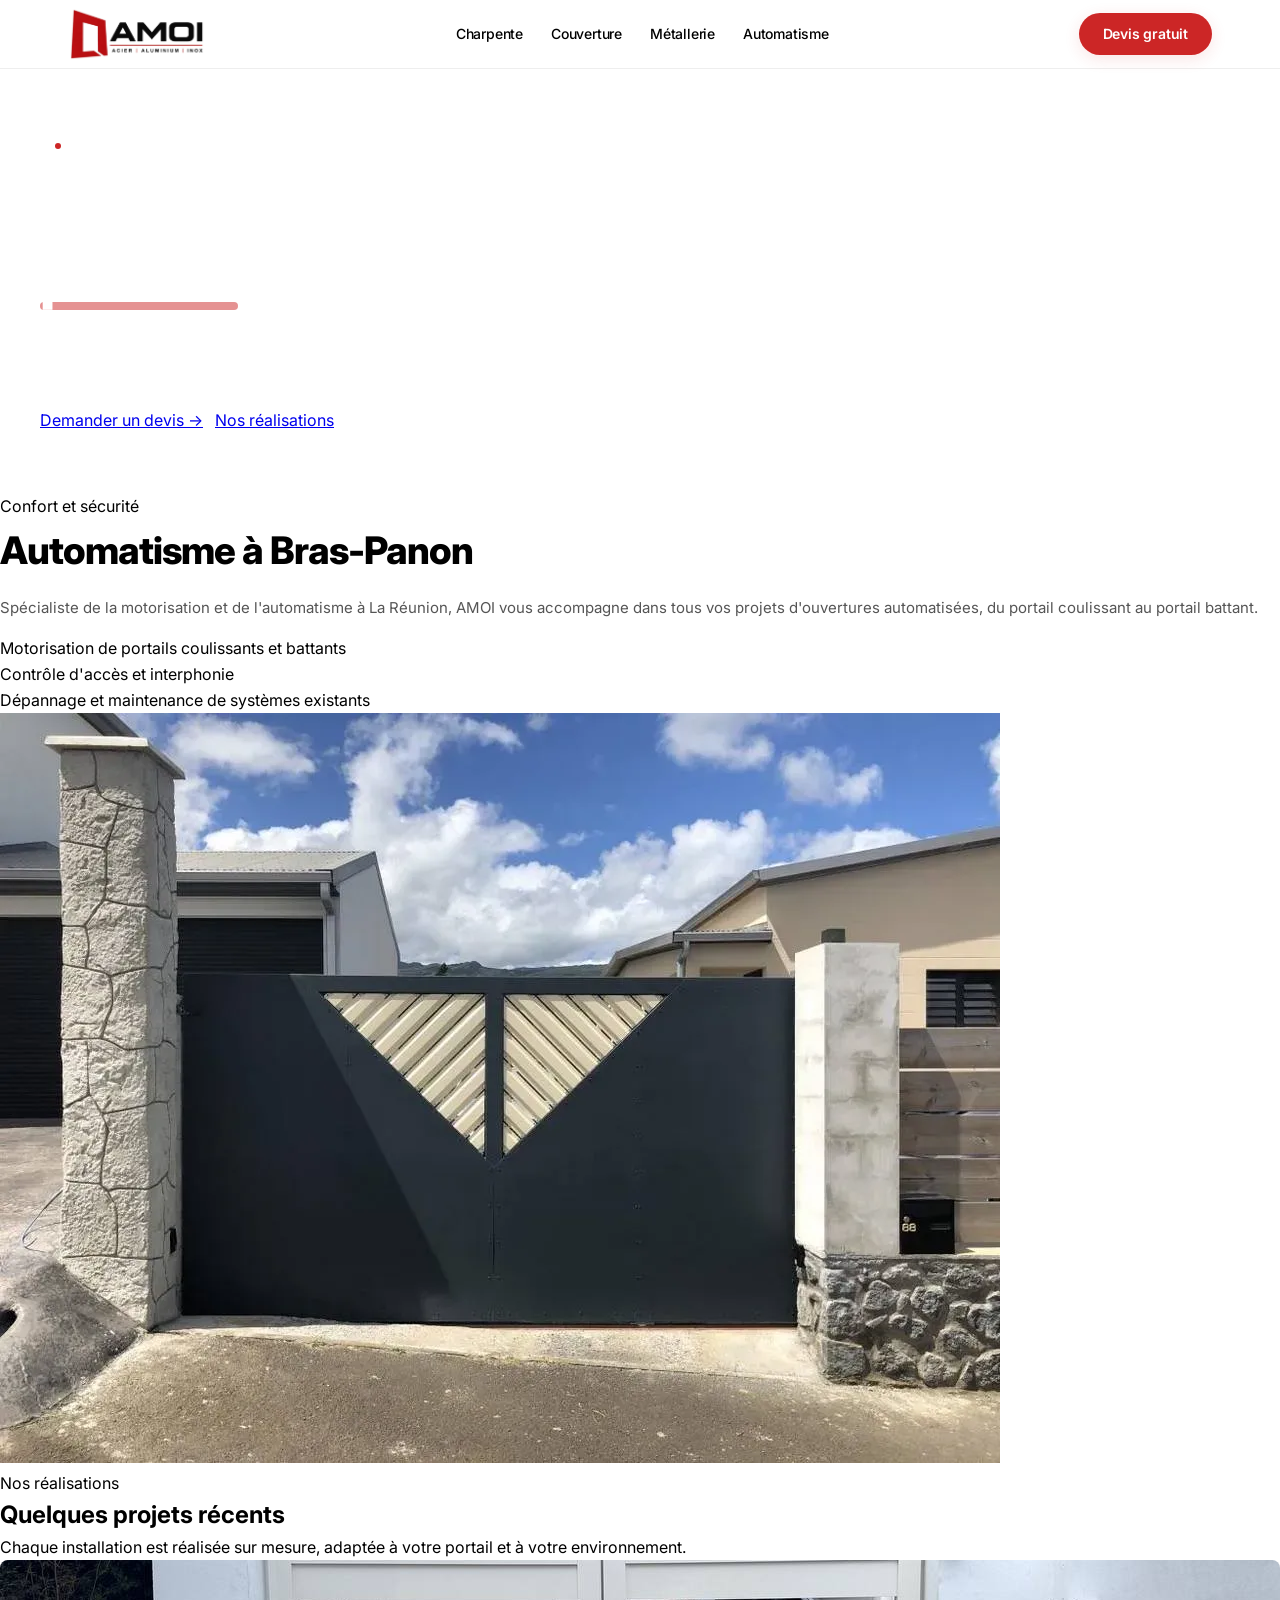
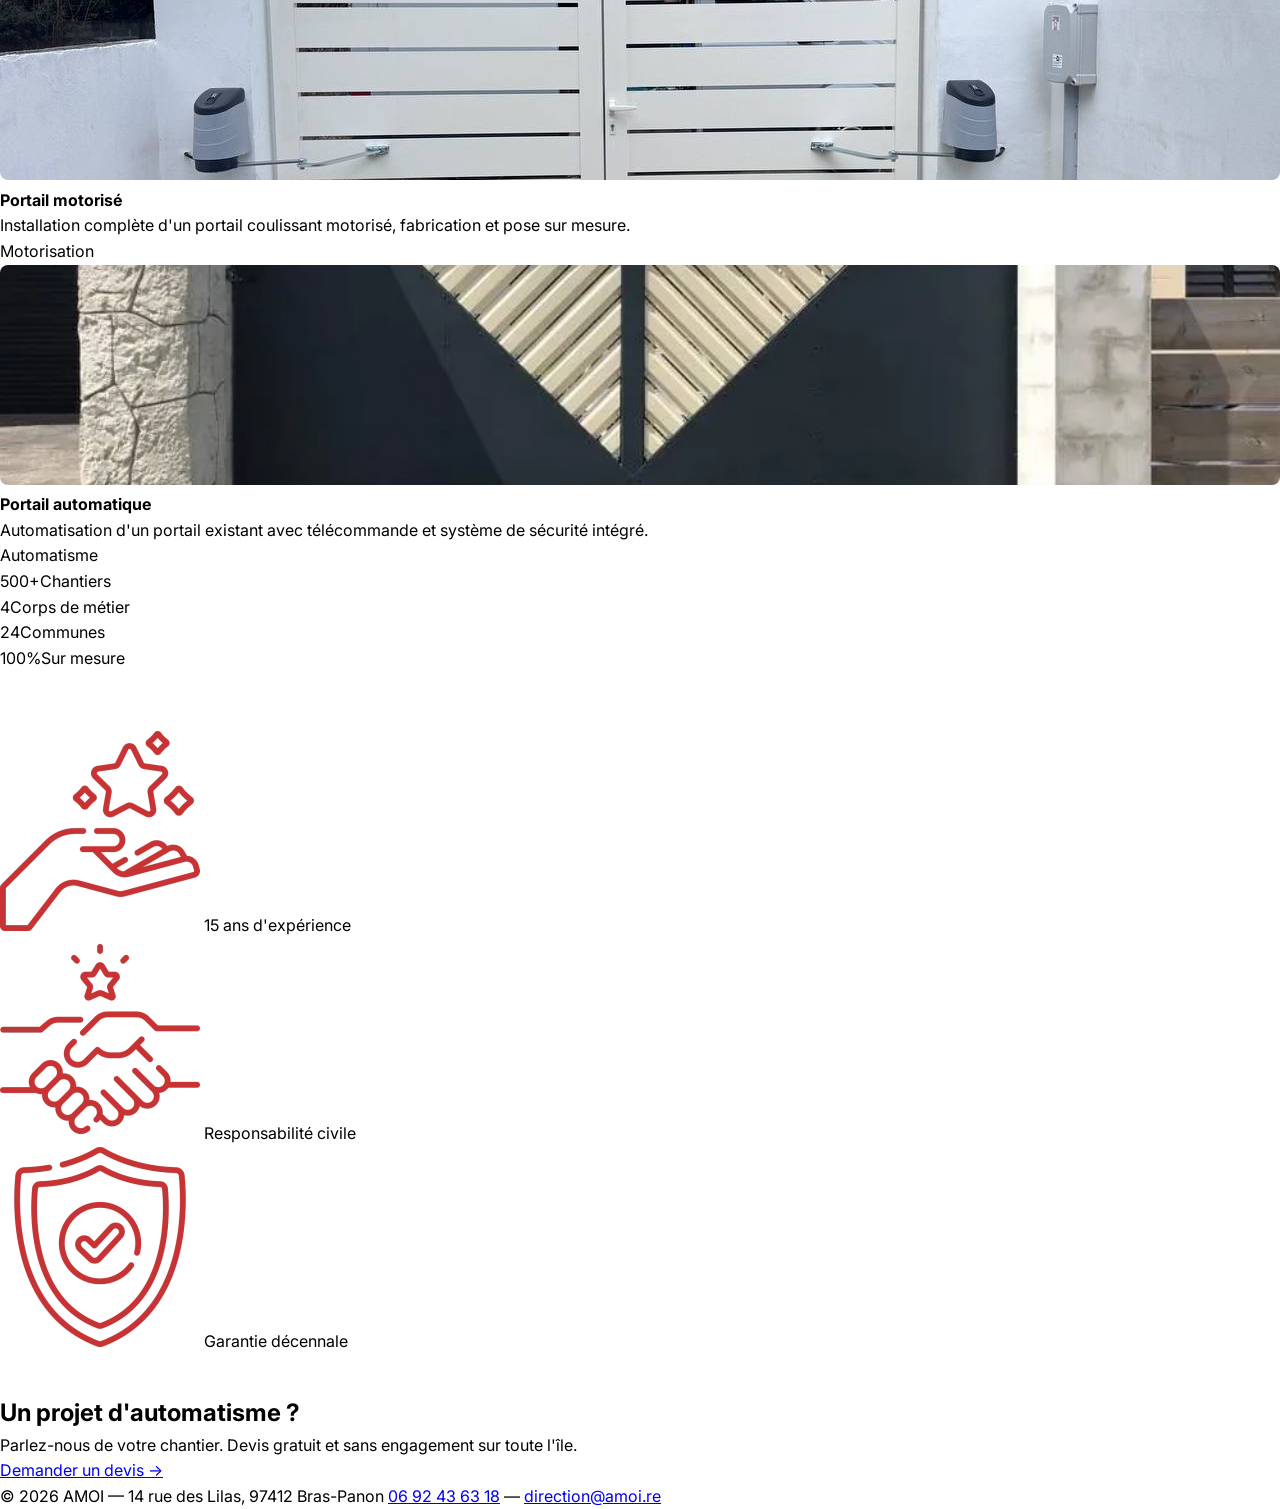
==== commit 0b0c2d9b: "fix: clean hero video background CSS for automatisme.html" ====
--- a/automatisme.html
+++ b/automatisme.html
@@ -91,6 +91,55 @@
   box-shadow: 0 4px 16px var(--red-glow);
 }
 .nav-cta:hover { background: var(--red-dark); transform: translateY(-1px); box-shadow: 0 6px 24px rgba(160,30,30,0.25); }
+
+/* HERO */
+.hero {
+  position: relative;
+  min-height: 420px;
+  display: flex; align-items: center;
+  padding: 60px 28px;
+  overflow: hidden;
+}
+.hero-bg {
+  position: absolute; inset: 0; z-index: 0;
+  filter: brightness(0.30);
+}
+.hero-inner {
+  max-width: 1200px; margin: 0 auto; width: 100%;
+  position: relative; z-index: 1;
+  color: #fff;
+  animation: fadeUp 0.8s ease;
+}
+.hero-badge {
+  display: inline-flex; align-items: center; gap: 6px;
+  padding: 6px 14px;
+  background: rgba(255,255,255,0.12);
+  border: 1px solid rgba(255,255,255,0.2);
+  border-radius: 20px;
+  font-size: 12px; font-weight: 600; letter-spacing: 0.5px;
+  text-transform: uppercase; margin-bottom: 24px;
+  backdrop-filter: blur(4px);
+}
+.hero-badge::before {
+  content: ''; width: 6px; height: 6px;
+  background: var(--red); border-radius: 50%;
+  animation: pulse 2s infinite;
+}
+.hero h1 {
+  font-size: clamp(34px, 5vw, 58px);
+  font-weight: 800; line-height: 1.05;
+  letter-spacing: -1.5px; margin-bottom: 18px; max-width: 640px;
+}
+.hero h1 .accent { color: #fff; position: relative; }
+.hero h1 .accent::after {
+  content: ''; position: absolute; bottom: 2px; left: 0; right: 0;
+  height: 8px; background: rgba(204,38,38,0.5); border-radius: 4px; z-index: -1;
+}
+.hero p {
+  font-size: 17px; font-weight: 400; color: rgba(255,255,255,0.8);
+  line-height: 1.6; margin-bottom: 28px; max-width: 480px;
+}
+.hero-actions { display: flex; gap: 12px; flex-wrap: wrap; }
 </style>
 </head>
 <body>
